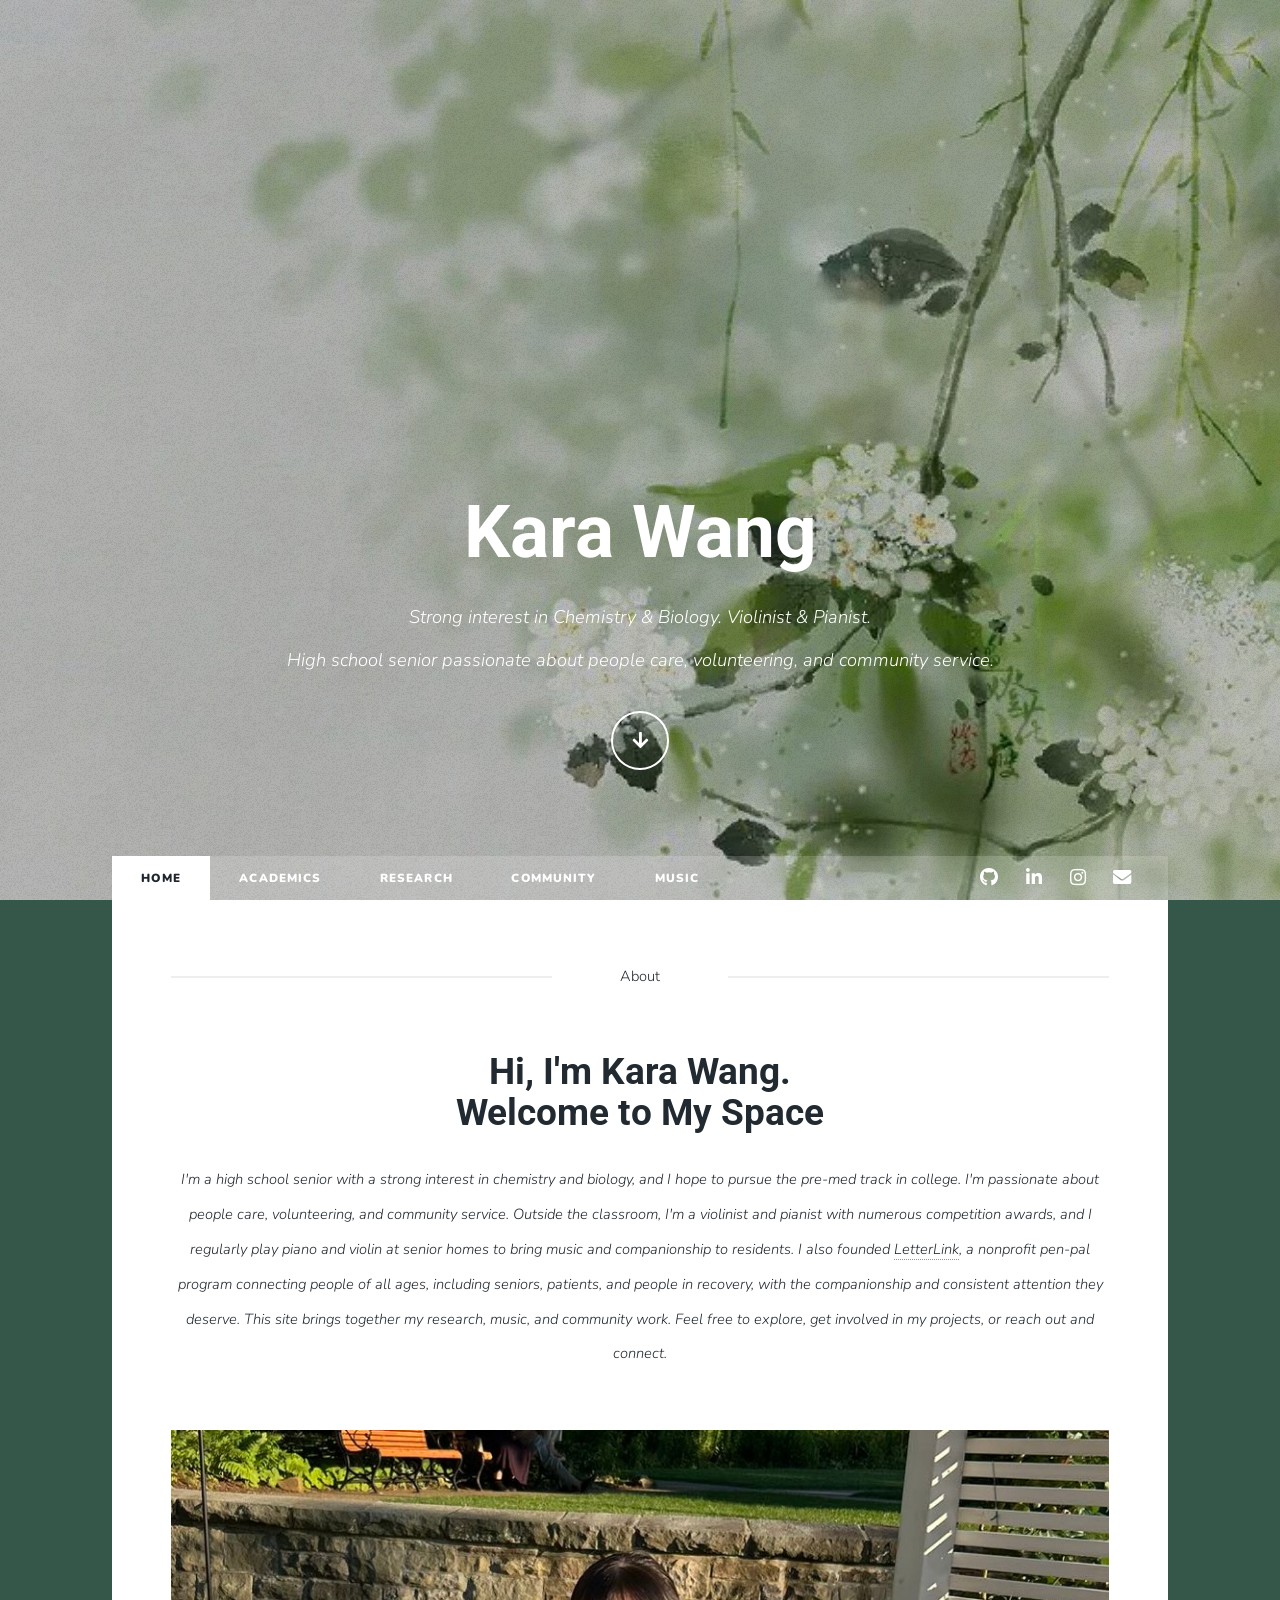
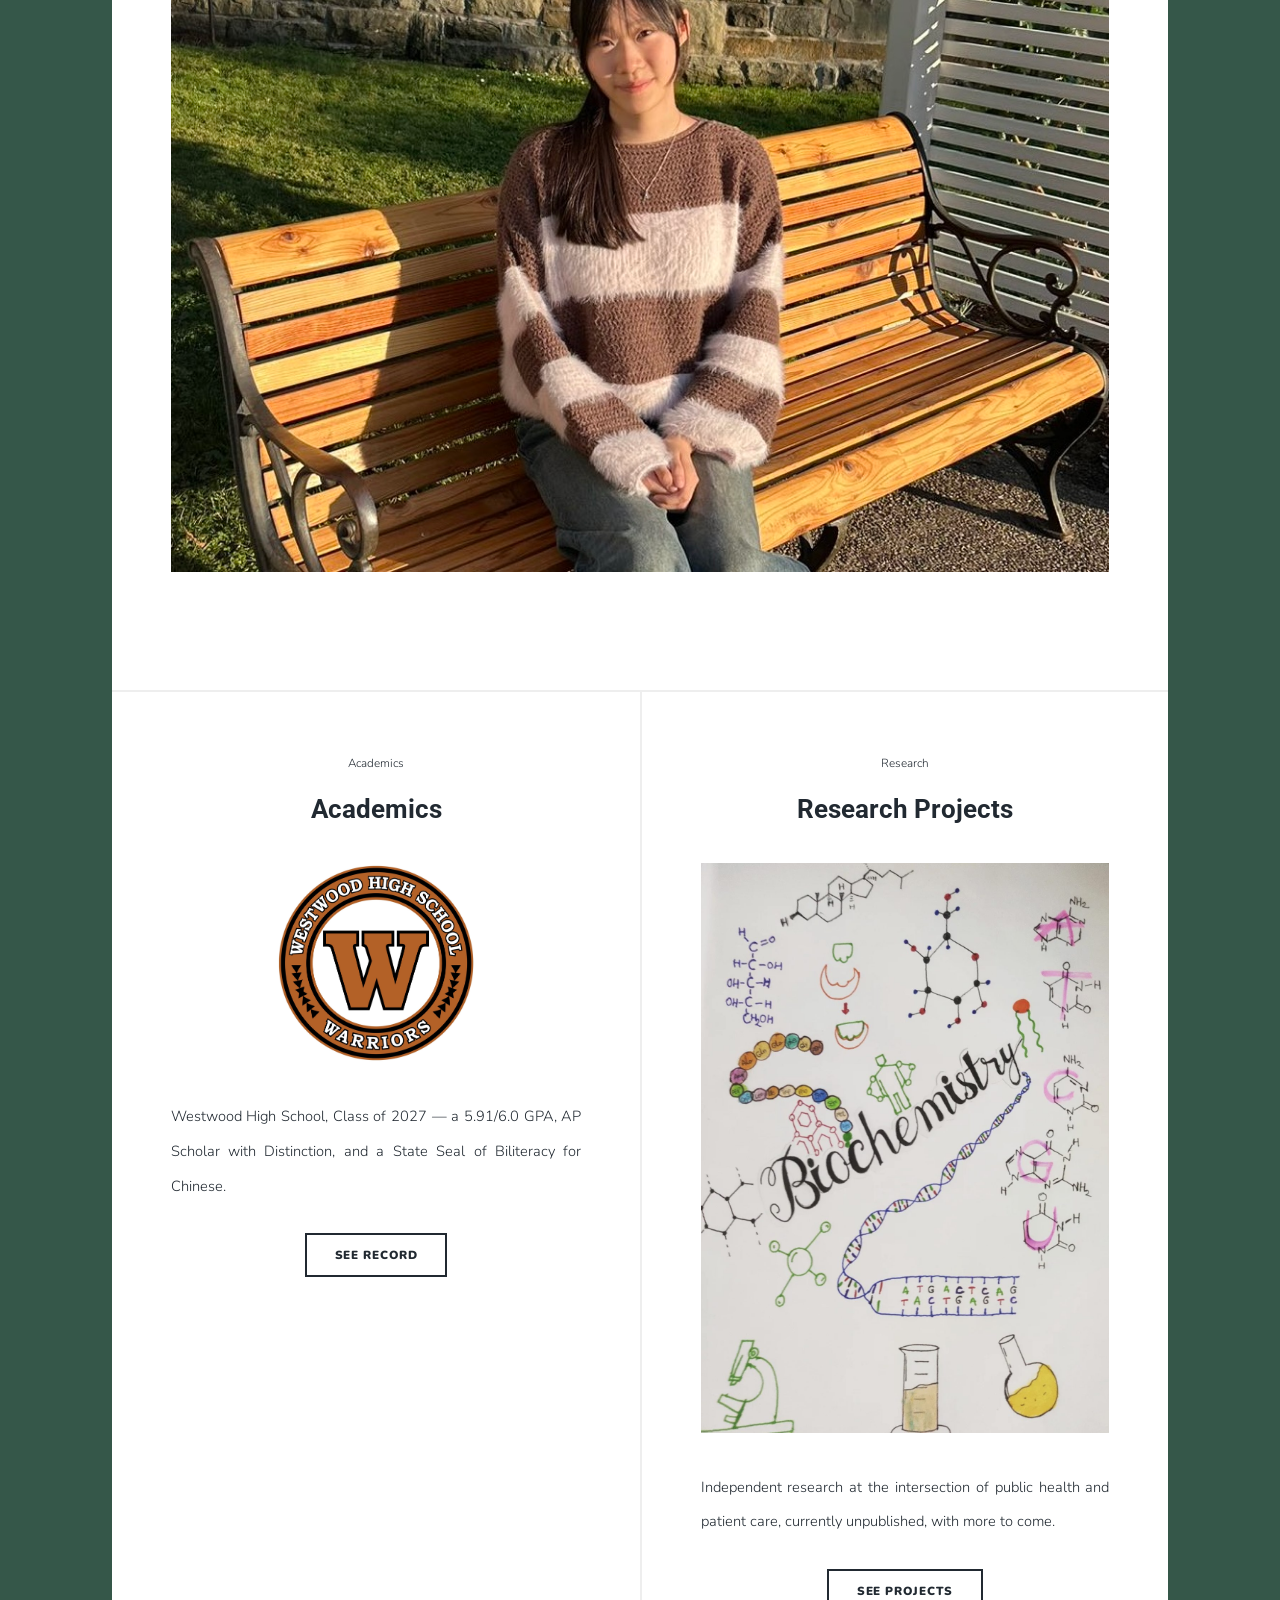
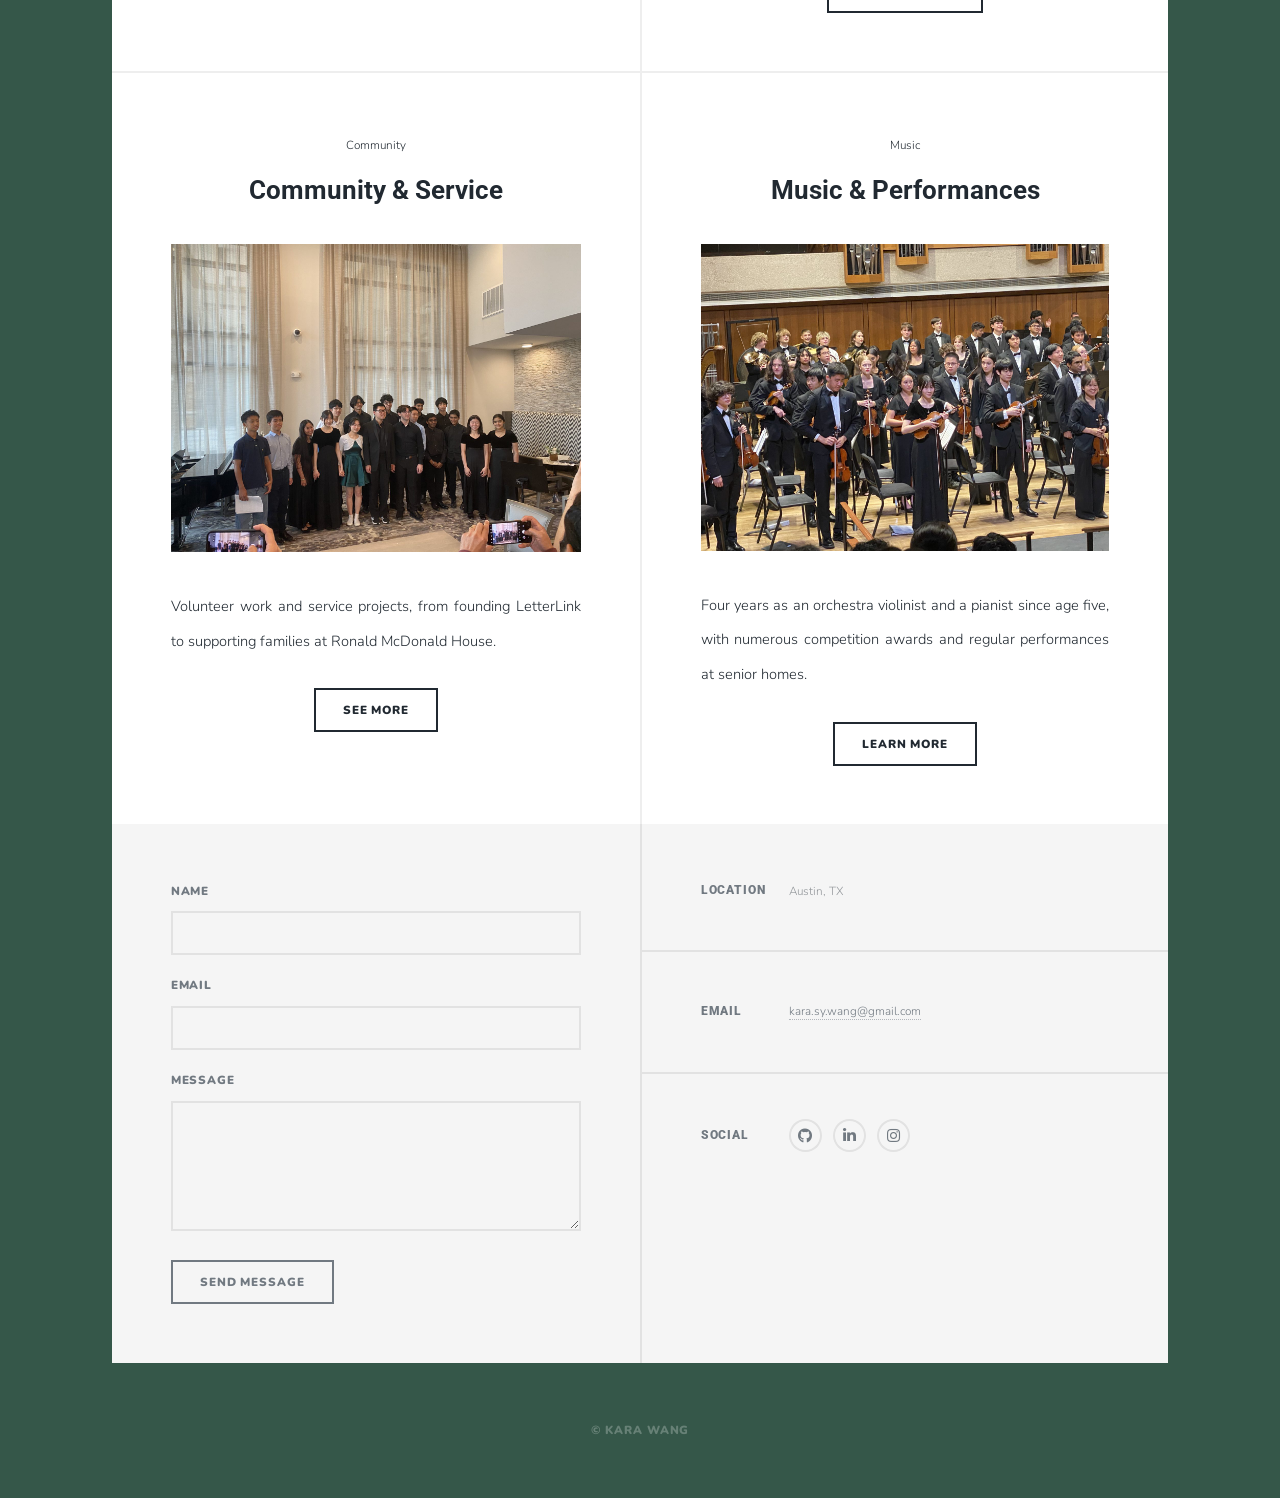
==== index.html @ 22a27b93 "Update site" ====
<!DOCTYPE HTML>
<!--
	Based on Massively by HTML5 UP (html5up.net/massively) | CCA 3.0 license
	Customized as a personal portfolio site.
-->
<html>
	<head>
		<title>Kara Wang | Chemistry, Biology &amp; Community Service</title>
		<meta charset="utf-8" />
		<meta name="viewport" content="width=device-width, initial-scale=1, user-scalable=no" />
		<link rel="icon" type="image/x-icon" href="favicon.ico" />
		<link rel="icon" type="image/png" sizes="32x32" href="favicon-32.png" />
		<link rel="apple-touch-icon" href="apple-touch-icon.png" />
		<link rel="stylesheet" href="assets/css/main.css" />
		<noscript><link rel="stylesheet" href="assets/css/noscript.css" /></noscript>
	</head>
	<body>

		<!-- Wrapper -->
			<div id="wrapper">

				<!-- Intro -->
					<div id="intro">
						<h1>Kara Wang</h1>
						<p>Strong interest in Chemistry &amp; Biology. Violinist &amp; Pianist.<br />
						High school senior passionate about people care, volunteering, and community service.</p>
						<ul class="actions">
							<li><a href="#header" class="button icon solid solo fa-arrow-down scrolly">Continue</a></li>
						</ul>
					</div>

				<!-- Header -->
					<header id="header">
						<a href="index.html" class="logo">Kara Wang</a>
					</header>

				<!-- Nav -->
					<nav id="nav">
						<ul class="links">
							<li class="active"><a href="index.html">Home</a></li>
							<li><a href="academics.html">Academics</a></li>
							<li><a href="research.html">Research</a></li>
							<li><a href="community.html">Community</a></li>
							<li><a href="music.html">Music</a></li>
						</ul>
						<ul class="icons">
							<li><a href="https://github.com/" class="icon brands fa-github"><span class="label">GitHub</span></a></li>
							<li><a href="https://linkedin.com/" class="icon brands fa-linkedin-in"><span class="label">LinkedIn</span></a></li>
							<li><a href="https://instagram.com/" class="icon brands fa-instagram"><span class="label">Instagram</span></a></li>
							<li><a href="mailto:kara.sy.wang@gmail.com" class="icon solid fa-envelope"><span class="label">Email</span></a></li>
						</ul>
					</nav>

				<!-- Main -->
					<div id="main">

						<!-- Featured Post -->
							<article class="post featured">
								<header class="major">
									<span class="date">About</span>
									<h2 class="hero-headline">Hi, I'm Kara Wang.<br />
									Welcome to My Space</h2>
									<p>I'm a high school senior with a strong interest in chemistry and biology,
									and I hope to pursue the pre-med track in college. I'm passionate about
									people care, volunteering, and community service. Outside the classroom, I'm
									a violinist and pianist with numerous competition awards, and I regularly
									play piano and violin at senior homes to bring music and companionship to
									residents. I also founded
									<a href="https://letterlinkproject.org" target="_blank" rel="noopener">LetterLink</a>,
									a nonprofit pen-pal program connecting people of all ages, including seniors,
									patients, and people in recovery, with the companionship and consistent
									attention they deserve. This site brings together my research, music, and
									community work. Feel free to explore, get involved in my projects, or reach out
									and connect.</p>
								</header>
								<a href="#" class="image main"><img src="images/kara.jpg" alt="" /></a>
							</article>

						<!-- Posts -->
						<section class="posts">
							<article>
								<header>
									<span class="date">Academics</span>
									<h2><a href="academics.html">Academics</a></h2>
								</header>
								<a href="academics.html" class="image fit" style="max-width: 200px; margin: 2.5rem auto;"><img src="images/westwood.jpg" alt="" /></a>
								<p>Westwood High School, Class of 2027 &mdash; a 5.91/6.0 GPA, AP Scholar with Distinction, and a State Seal of Biliteracy for Chinese.</p>
								<ul class="actions special">
									<li><a href="academics.html" class="button">See Record</a></li>
								</ul>
							</article>
							<article>
								<header>
									<span class="date">Research</span>
									<h2><a href="research.html">Research Projects</a></h2>
								</header>
								<a href="research.html" class="image fit"><img src="images/biochem.jpg" alt="" /></a>
								<p>Independent research at the intersection of public health and patient care, currently unpublished, with more to come.</p>
								<ul class="actions special">
									<li><a href="research.html" class="button">See Projects</a></li>
								</ul>
							</article>
							<article>
								<header>
									<span class="date">Community</span>
									<h2><a href="community.html">Community &amp; Service</a></h2>
								</header>
								<a href="community.html" class="image fit"><img src="images/community-5.jpg" alt="" /></a>
								<p>Volunteer work and service projects, from founding LetterLink to supporting families at Ronald McDonald House.</p>
								<ul class="actions special">
									<li><a href="community.html" class="button">See More</a></li>
								</ul>
							</article>
							<article>
								<header>
									<span class="date">Music</span>
									<h2><a href="music.html">Music &amp; Performances</a></h2>
								</header>
								<a href="music.html" class="image fit"><img src="images/ayo.jpg" alt="" /></a>
								<p>Four years as an orchestra violinist and a pianist since age five, with numerous competition awards and regular performances at senior homes.</p>
								<ul class="actions special">
									<li><a href="music.html" class="button">Learn More</a></li>
								</ul>
							</article>
						</section>

					</div>

				<!-- Footer -->
					<footer id="footer">
						<section>
							<p id="contact-sent-notice" class="contact-sent-notice" style="display:none;">
								Thanks for reaching out! Your message has been sent.
							</p>
							<form method="post" action="https://formsubmit.co/kara.sy.wang@gmail.com">
								<input type="hidden" name="_subject" value="New message from karaswang.github.io contact form" />
								<input type="hidden" name="_template" value="table" />
								<input type="hidden" name="_captcha" value="false" />
								<input type="hidden" name="_next" value="?sent=1" />
								<input type="text" name="_honey" style="display:none" tabindex="-1" autocomplete="off" />
								<div class="fields">
									<div class="field">
										<label for="name">Name</label>
										<input type="text" name="name" id="name" />
									</div>
									<div class="field">
										<label for="email">Email</label>
										<input type="text" name="email" id="email" />
									</div>
									<div class="field">
										<label for="message">Message</label>
										<textarea name="message" id="message" rows="3"></textarea>
									</div>
								</div>
								<ul class="actions">
									<li><input type="submit" value="Send Message" /></li>
								</ul>
							</form>
						</section>
						<section class="split contact">
							<section class="alt">
								<h3>Location</h3>
								<p>Austin, TX</p>
							</section>
							<section>
								<h3>Email</h3>
								<p><a href="mailto:kara.sy.wang@gmail.com">kara.sy.wang@gmail.com</a></p>
							</section>
							<section>
								<h3>Social</h3>
								<ul class="icons alt">
									<li><a href="https://github.com/" class="icon brands alt fa-github"><span class="label">GitHub</span></a></li>
									<li><a href="https://linkedin.com/" class="icon brands alt fa-linkedin-in"><span class="label">LinkedIn</span></a></li>
									<li><a href="https://instagram.com/" class="icon brands alt fa-instagram"><span class="label">Instagram</span></a></li>
								</ul>
							</section>
						</section>
					</footer>

				<!-- Copyright -->
					<div id="copyright">
						<ul><li>&copy; Kara Wang</li></ul>
					</div>

			</div>

		<!-- Scripts -->
			<script src="assets/js/jquery.min.js"></script>
			<script src="assets/js/jquery.scrollex.min.js"></script>
			<script src="assets/js/jquery.scrolly.min.js"></script>
			<script src="assets/js/browser.min.js"></script>
			<script src="assets/js/breakpoints.min.js"></script>
			<script src="assets/js/util.js"></script>
			<script src="assets/js/main.js"></script>

	</body>
</html>
---- assets/css/main.css ----
@import url(fontawesome-all.min.css);
@import url("https://fonts.googleapis.com/css?family=Nunito:300,700,900,300italic,700italic|Roboto:700,900,700italic,900italic");

/*
	Massively by HTML5 UP
	html5up.net | @ajlkn
	Free for personal and commercial use under the CCA 3.0 license (html5up.net/license)
*/

html, body, div, span, applet, object,
iframe, h1, h2, h3, h4, h5, h6, p, blockquote,
pre, a, abbr, acronym, address, big, cite,
code, del, dfn, em, img, ins, kbd, q, s, samp,
small, strike, strong, sub, sup, tt, var, b,
u, i, center, dl, dt, dd, ol, ul, li, fieldset,
form, label, legend, table, caption, tbody,
tfoot, thead, tr, th, td, article, aside,
canvas, details, embed, figure, figcaption,
footer, header, hgroup, menu, nav, output, ruby,
section, summary, time, mark, audio, video {
	margin: 0;
	padding: 0;
	border: 0;
	font-size: 100%;
	font: inherit;
	vertical-align: baseline;}

article, aside, details, figcaption, figure,
footer, header, hgroup, menu, nav, section {
	display: block;}

body {
	line-height: 1;
}

ol, ul {
	list-style: none;
}

blockquote, q {
	quotes: none;
}

	blockquote:before, blockquote:after, q:before, q:after {
		content: '';
		content: none;
	}

table {
	border-collapse: collapse;
	border-spacing: 0;
}

body {
	-webkit-text-size-adjust: none;
}

mark {
	background-color: transparent;
	color: inherit;
}

input::-moz-focus-inner {
	border: 0;
	padding: 0;
}

input, select, textarea {
	-moz-appearance: none;
	-webkit-appearance: none;
	-ms-appearance: none;
	appearance: none;
}

/* Basic */

	@-ms-viewport {
		width: device-width;
	}

	body {
		-ms-overflow-style: scrollbar;
	}

	@media screen and (max-width: 480px) {

		html, body {
			min-width: 320px;
		}

	}

	html {
		box-sizing: border-box;
	}

	*, *:before, *:after {
		box-sizing: inherit;
	}

	body {
		background-color: #355749;
	}

/* Type */

	html {
		font-size: 16pt;
	}

		@media screen and (max-width: 1680px) {

			html {
				font-size: 12pt;
			}

		}

		@media screen and (max-width: 1280px) {

			html {
				font-size: 11pt;
			}

		}

		@media screen and (max-width: 360px) {

			html {
				font-size: 10pt;
			}

		}

	body {
		color: #212931;
	}

	body, input, select, textarea {
		font-family: "Nunito", Helvetica, Arial, sans-serif;
		font-weight: 300;
		font-size: 1rem;
		line-height: 2.375;
	}

	a {
		-moz-transition: color 0.2s ease-in-out, background-color 0.2s ease-in-out, border-color 0.2s ease-in-out, box-shadow 0.2s ease-in-out;
		-webkit-transition: color 0.2s ease-in-out, background-color 0.2s ease-in-out, border-color 0.2s ease-in-out, box-shadow 0.2s ease-in-out;
		-ms-transition: color 0.2s ease-in-out, background-color 0.2s ease-in-out, border-color 0.2s ease-in-out, box-shadow 0.2s ease-in-out;
		transition: color 0.2s ease-in-out, background-color 0.2s ease-in-out, border-color 0.2s ease-in-out, box-shadow 0.2s ease-in-out;
		border-bottom: dotted 1px;
		text-decoration: none;
	}

		a:hover {
			border-bottom-color: transparent;
		}

	strong, b {
		font-weight: 600;
	}

	em, i {
		font-style: italic;
	}

	p {
		text-align: justify;
		margin: 0 0 2rem 0;
	}

	h1, h2, h3, h4, h5, h6 {
		font-family: "Roboto", Helvetica, Arial, sans-serif;
		font-weight: 700;
		line-height: 1.3;
		letter-spacing: 0;
		text-transform: none;
		margin: 0 0 1rem 0;
	}

		h1 a, h2 a, h3 a, h4 a, h5 a, h6 a {
			border-bottom: 0;
			color: inherit;
			text-decoration: none;
		}

	h1 {
		font-size: 4rem;
		line-height: 1.1;
		margin: 0 0 2rem 0;
	}

	h2 {
		font-size: 1.75rem;
		line-height: 1.3;
		margin: 0 0 1.5rem 0;
	}

	h3 {
		font-size: 1.25rem;
		margin: 0 0 1.5rem 0;
	}

	h4 {
		font-size: 1rem;
	}

	h5 {
		font-size: 0.9rem;
	}

	h6 {
		font-size: 0.8rem;
	}

	sub {
		font-size: 0.8rem;
		position: relative;
		top: 0.5rem;
	}

	sup {
		font-size: 0.8rem;
		position: relative;
		top: -0.5rem;
	}

	blockquote {
		border-left: solid 4px;
		font-style: italic;
		margin: 0 0 2rem 0;
		padding: 0.5rem 0 0.5rem 2rem;
	}

	code {
		border: solid 2px;
		font-family: "Courier New", monospace;
		font-size: 0.9rem;
		margin: 0 0.25rem;
		padding: 0.25rem 0.65rem;
	}

	pre {
		-webkit-overflow-scrolling: touch;
		font-family: "Courier New", monospace;
		font-size: 0.9rem;
		margin: 0 0 2rem 0;
	}

		pre code {
			display: block;
			line-height: 1.75;
			padding: 1rem 1.5rem;
			overflow-x: auto;
		}

	hr {
		border: 0;
		border-bottom: solid 2px;
		margin: 3rem 0;
	}

		hr.major {
			margin: 5rem 0;
		}

	.align-left {
		text-align: left;
	}

	.align-center {
		text-align: center;
	}

	.align-right {
		text-align: right;
	}

	input, select, textarea {
		color: #212931;
	}

	a {
		color: #212931;
		border-bottom-color: rgba(33, 41, 49, 0.5);
	}

		a:hover {
			border-bottom-color: transparent;
			color: #18BFEF !important;
		}

	strong, b {
		color: #212931;
	}

	h1, h2, h3, h4, h5, h6 {
		color: #212931;
	}

	blockquote {
		border-left-color: #eeeeee;
	}

	code {
		background: rgba(220, 220, 220, 0.25);
		border-color: #eeeeee;
	}

	hr {
		border-bottom-color: #eeeeee;
	}

/* Row */

	.row {
		display: flex;
		flex-wrap: wrap;
		box-sizing: border-box;
		align-items: stretch;
	}

		.row > * {
			box-sizing: border-box;
		}

		.row.gtr-uniform > * > :last-child {
			margin-bottom: 0;
		}

		.row.aln-left {
			justify-content: flex-start;
		}

		.row.aln-center {
			justify-content: center;
		}

		.row.aln-right {
			justify-content: flex-end;
		}

		.row.aln-top {
			align-items: flex-start;
		}

		.row.aln-middle {
			align-items: center;
		}

		.row.aln-bottom {
			align-items: flex-end;
		}

		.row > .imp {
			order: -1;
		}

		.row > .col-1 {
			width: 8.33333%;
		}

		.row > .off-1 {
			margin-left: 8.33333%;
		}

		.row > .col-2 {
			width: 16.66667%;
		}

		.row > .off-2 {
			margin-left: 16.66667%;
		}

		.row > .col-3 {
			width: 25%;
		}

		.row > .off-3 {
			margin-left: 25%;
		}

		.row > .col-4 {
			width: 33.33333%;
		}

		.row > .off-4 {
			margin-left: 33.33333%;
		}

		.row > .col-5 {
			width: 41.66667%;
		}

		.row > .off-5 {
			margin-left: 41.66667%;
		}

		.row > .col-6 {
			width: 50%;
		}

		.row > .off-6 {
			margin-left: 50%;
		}

		.row > .col-7 {
			width: 58.33333%;
		}

		.row > .off-7 {
			margin-left: 58.33333%;
		}

		.row > .col-8 {
			width: 66.66667%;
		}

		.row > .off-8 {
			margin-left: 66.66667%;
		}

		.row > .col-9 {
			width: 75%;
		}

		.row > .off-9 {
			margin-left: 75%;
		}

		.row > .col-10 {
			width: 83.33333%;
		}

		.row > .off-10 {
			margin-left: 83.33333%;
		}

		.row > .col-11 {
			width: 91.66667%;
		}

		.row > .off-11 {
			margin-left: 91.66667%;
		}

		.row > .col-12 {
			width: 100%;
		}

		.row > .off-12 {
			margin-left: 100%;
		}

		.row.gtr-0 {
			margin-top: 0;
			margin-left: 0rem;
		}

			.row.gtr-0 > * {
				padding: 0 0 0 0rem;
			}

			.row.gtr-0.gtr-uniform {
				margin-top: 0rem;
			}

				.row.gtr-0.gtr-uniform > * {
					padding-top: 0rem;
				}

		.row.gtr-25 {
			margin-top: 0;
			margin-left: -0.375rem;
		}

			.row.gtr-25 > * {
				padding: 0 0 0 0.375rem;
			}

			.row.gtr-25.gtr-uniform {
				margin-top: -0.375rem;
			}

				.row.gtr-25.gtr-uniform > * {
					padding-top: 0.375rem;
				}

		.row.gtr-50 {
			margin-top: 0;
			margin-left: -0.75rem;
		}

			.row.gtr-50 > * {
				padding: 0 0 0 0.75rem;
			}

			.row.gtr-50.gtr-uniform {
				margin-top: -0.75rem;
			}

				.row.gtr-50.gtr-uniform > * {
					padding-top: 0.75rem;
				}

		.row {
			margin-top: 0;
			margin-left: -1.5rem;
		}

			.row > * {
				padding: 0 0 0 1.5rem;
			}

			.row.gtr-uniform {
				margin-top: -1.5rem;
			}

				.row.gtr-uniform > * {
					padding-top: 1.5rem;
				}

		.row.gtr-150 {
			margin-top: 0;
			margin-left: -2.25rem;
		}

			.row.gtr-150 > * {
				padding: 0 0 0 2.25rem;
			}

			.row.gtr-150.gtr-uniform {
				margin-top: -2.25rem;
			}

				.row.gtr-150.gtr-uniform > * {
					padding-top: 2.25rem;
				}

		.row.gtr-200 {
			margin-top: 0;
			margin-left: -3rem;
		}

			.row.gtr-200 > * {
				padding: 0 0 0 3rem;
			}

			.row.gtr-200.gtr-uniform {
				margin-top: -3rem;
			}

				.row.gtr-200.gtr-uniform > * {
					padding-top: 3rem;
				}

		@media screen and (max-width: 1680px) {

			.row {
				display: flex;
				flex-wrap: wrap;
				box-sizing: border-box;
				align-items: stretch;
			}

				.row > * {
					box-sizing: border-box;
				}

				.row.gtr-uniform > * > :last-child {
					margin-bottom: 0;
				}

				.row.aln-left {
					justify-content: flex-start;
				}

				.row.aln-center {
					justify-content: center;
				}

				.row.aln-right {
					justify-content: flex-end;
				}

				.row.aln-top {
					align-items: flex-start;
				}

				.row.aln-middle {
					align-items: center;
				}

				.row.aln-bottom {
					align-items: flex-end;
				}

				.row > .imp-xlarge {
					order: -1;
				}

				.row > .col-1-xlarge {
					width: 8.33333%;
				}

				.row > .off-1-xlarge {
					margin-left: 8.33333%;
				}

				.row > .col-2-xlarge {
					width: 16.66667%;
				}

				.row > .off-2-xlarge {
					margin-left: 16.66667%;
				}

				.row > .col-3-xlarge {
					width: 25%;
				}

				.row > .off-3-xlarge {
					margin-left: 25%;
				}

				.row > .col-4-xlarge {
					width: 33.33333%;
				}

				.row > .off-4-xlarge {
					margin-left: 33.33333%;
				}

				.row > .col-5-xlarge {
					width: 41.66667%;
				}

				.row > .off-5-xlarge {
					margin-left: 41.66667%;
				}

				.row > .col-6-xlarge {
					width: 50%;
				}

				.row > .off-6-xlarge {
					margin-left: 50%;
				}

				.row > .col-7-xlarge {
					width: 58.33333%;
				}

				.row > .off-7-xlarge {
					margin-left: 58.33333%;
				}

				.row > .col-8-xlarge {
					width: 66.66667%;
				}

				.row > .off-8-xlarge {
					margin-left: 66.66667%;
				}

				.row > .col-9-xlarge {
					width: 75%;
				}

				.row > .off-9-xlarge {
					margin-left: 75%;
				}

				.row > .col-10-xlarge {
					width: 83.33333%;
				}

				.row > .off-10-xlarge {
					margin-left: 83.33333%;
				}

				.row > .col-11-xlarge {
					width: 91.66667%;
				}

				.row > .off-11-xlarge {
					margin-left: 91.66667%;
				}

				.row > .col-12-xlarge {
					width: 100%;
				}

				.row > .off-12-xlarge {
					margin-left: 100%;
				}

				.row.gtr-0 {
					margin-top: 0;
					margin-left: 0rem;
				}

					.row.gtr-0 > * {
						padding: 0 0 0 0rem;
					}

					.row.gtr-0.gtr-uniform {
						margin-top: 0rem;
					}

						.row.gtr-0.gtr-uniform > * {
							padding-top: 0rem;
						}

				.row.gtr-25 {
					margin-top: 0;
					margin-left: -0.375rem;
				}

					.row.gtr-25 > * {
						padding: 0 0 0 0.375rem;
					}

					.row.gtr-25.gtr-uniform {
						margin-top: -0.375rem;
					}

						.row.gtr-25.gtr-uniform > * {
							padding-top: 0.375rem;
						}

				.row.gtr-50 {
					margin-top: 0;
					margin-left: -0.75rem;
				}

					.row.gtr-50 > * {
						padding: 0 0 0 0.75rem;
					}

					.row.gtr-50.gtr-uniform {
						margin-top: -0.75rem;
					}

						.row.gtr-50.gtr-uniform > * {
							padding-top: 0.75rem;
						}

				.row {
					margin-top: 0;
					margin-left: -1.5rem;
				}

					.row > * {
						padding: 0 0 0 1.5rem;
					}

					.row.gtr-uniform {
						margin-top: -1.5rem;
					}

						.row.gtr-uniform > * {
							padding-top: 1.5rem;
						}

				.row.gtr-150 {
					margin-top: 0;
					margin-left: -2.25rem;
				}

					.row.gtr-150 > * {
						padding: 0 0 0 2.25rem;
					}

					.row.gtr-150.gtr-uniform {
						margin-top: -2.25rem;
					}

						.row.gtr-150.gtr-uniform > * {
							padding-top: 2.25rem;
						}

				.row.gtr-200 {
					margin-top: 0;
					margin-left: -3rem;
				}

					.row.gtr-200 > * {
						padding: 0 0 0 3rem;
					}

					.row.gtr-200.gtr-uniform {
						margin-top: -3rem;
					}

						.row.gtr-200.gtr-uniform > * {
							padding-top: 3rem;
						}

		}

		@media screen and (max-width: 1280px) {

			.row {
				display: flex;
				flex-wrap: wrap;
				box-sizing: border-box;
				align-items: stretch;
			}

				.row > * {
					box-sizing: border-box;
				}

				.row.gtr-uniform > * > :last-child {
					margin-bottom: 0;
				}

				.row.aln-left {
					justify-content: flex-start;
				}

				.row.aln-center {
					justify-content: center;
				}

				.row.aln-right {
					justify-content: flex-end;
				}

				.row.aln-top {
					align-items: flex-start;
				}

				.row.aln-middle {
					align-items: center;
				}

				.row.aln-bottom {
					align-items: flex-end;
				}

				.row > .imp-large {
					order: -1;
				}

				.row > .col-1-large {
					width: 8.33333%;
				}

				.row > .off-1-large {
					margin-left: 8.33333%;
				}

				.row > .col-2-large {
					width: 16.66667%;
				}

				.row > .off-2-large {
					margin-left: 16.66667%;
				}

				.row > .col-3-large {
					width: 25%;
				}

				.row > .off-3-large {
					margin-left: 25%;
				}

				.row > .col-4-large {
					width: 33.33333%;
				}

				.row > .off-4-large {
					margin-left: 33.33333%;
				}

				.row > .col-5-large {
					width: 41.66667%;
				}

				.row > .off-5-large {
					margin-left: 41.66667%;
				}

				.row > .col-6-large {
					width: 50%;
				}

				.row > .off-6-large {
					margin-left: 50%;
				}

				.row > .col-7-large {
					width: 58.33333%;
				}

				.row > .off-7-large {
					margin-left: 58.33333%;
				}

				.row > .col-8-large {
					width: 66.66667%;
				}

				.row > .off-8-large {
					margin-left: 66.66667%;
				}

				.row > .col-9-large {
					width: 75%;
				}

				.row > .off-9-large {
					margin-left: 75%;
				}

				.row > .col-10-large {
					width: 83.33333%;
				}

				.row > .off-10-large {
					margin-left: 83.33333%;
				}

				.row > .col-11-large {
					width: 91.66667%;
				}

				.row > .off-11-large {
					margin-left: 91.66667%;
				}

				.row > .col-12-large {
					width: 100%;
				}

				.row > .off-12-large {
					margin-left: 100%;
				}

				.row.gtr-0 {
					margin-top: 0;
					margin-left: 0rem;
				}

					.row.gtr-0 > * {
						padding: 0 0 0 0rem;
					}

					.row.gtr-0.gtr-uniform {
						margin-top: 0rem;
					}

						.row.gtr-0.gtr-uniform > * {
							padding-top: 0rem;
						}

				.row.gtr-25 {
					margin-top: 0;
					margin-left: -0.375rem;
				}

					.row.gtr-25 > * {
						padding: 0 0 0 0.375rem;
					}

					.row.gtr-25.gtr-uniform {
						margin-top: -0.375rem;
					}

						.row.gtr-25.gtr-uniform > * {
							padding-top: 0.375rem;
						}

				.row.gtr-50 {
					margin-top: 0;
					margin-left: -0.75rem;
				}

					.row.gtr-50 > * {
						padding: 0 0 0 0.75rem;
					}

					.row.gtr-50.gtr-uniform {
						margin-top: -0.75rem;
					}

						.row.gtr-50.gtr-uniform > * {
							padding-top: 0.75rem;
						}

				.row {
					margin-top: 0;
					margin-left: -1.5rem;
				}

					.row > * {
						padding: 0 0 0 1.5rem;
					}

					.row.gtr-uniform {
						margin-top: -1.5rem;
					}

						.row.gtr-uniform > * {
							padding-top: 1.5rem;
						}

				.row.gtr-150 {
					margin-top: 0;
					margin-left: -2.25rem;
				}

					.row.gtr-150 > * {
						padding: 0 0 0 2.25rem;
					}

					.row.gtr-150.gtr-uniform {
						margin-top: -2.25rem;
					}

						.row.gtr-150.gtr-uniform > * {
							padding-top: 2.25rem;
						}

				.row.gtr-200 {
					margin-top: 0;
					margin-left: -3rem;
				}

					.row.gtr-200 > * {
						padding: 0 0 0 3rem;
					}

					.row.gtr-200.gtr-uniform {
						margin-top: -3rem;
					}

						.row.gtr-200.gtr-uniform > * {
							padding-top: 3rem;
						}

		}

		@media screen and (max-width: 980px) {

			.row {
				display: flex;
				flex-wrap: wrap;
				box-sizing: border-box;
				align-items: stretch;
			}

				.row > * {
					box-sizing: border-box;
				}

				.row.gtr-uniform > * > :last-child {
					margin-bottom: 0;
				}

				.row.aln-left {
					justify-content: flex-start;
				}

				.row.aln-center {
					justify-content: center;
				}

				.row.aln-right {
					justify-content: flex-end;
				}

				.row.aln-top {
					align-items: flex-start;
				}

				.row.aln-middle {
					align-items: center;
				}

				.row.aln-bottom {
					align-items: flex-end;
				}

				.row > .imp-medium {
					order: -1;
				}

				.row > .col-1-medium {
					width: 8.33333%;
				}

				.row > .off-1-medium {
					margin-left: 8.33333%;
				}

				.row > .col-2-medium {
					width: 16.66667%;
				}

				.row > .off-2-medium {
					margin-left: 16.66667%;
				}

				.row > .col-3-medium {
					width: 25%;
				}

				.row > .off-3-medium {
					margin-left: 25%;
				}

				.row > .col-4-medium {
					width: 33.33333%;
				}

				.row > .off-4-medium {
					margin-left: 33.33333%;
				}

				.row > .col-5-medium {
					width: 41.66667%;
				}

				.row > .off-5-medium {
					margin-left: 41.66667%;
				}

				.row > .col-6-medium {
					width: 50%;
				}

				.row > .off-6-medium {
					margin-left: 50%;
				}

				.row > .col-7-medium {
					width: 58.33333%;
				}

				.row > .off-7-medium {
					margin-left: 58.33333%;
				}

				.row > .col-8-medium {
					width: 66.66667%;
				}

				.row > .off-8-medium {
					margin-left: 66.66667%;
				}

				.row > .col-9-medium {
					width: 75%;
				}

				.row > .off-9-medium {
					margin-left: 75%;
				}

				.row > .col-10-medium {
					width: 83.33333%;
				}

				.row > .off-10-medium {
					margin-left: 83.33333%;
				}

				.row > .col-11-medium {
					width: 91.66667%;
				}

				.row > .off-11-medium {
					margin-left: 91.66667%;
				}

				.row > .col-12-medium {
					width: 100%;
				}

				.row > .off-12-medium {
					margin-left: 100%;
				}

				.row.gtr-0 {
					margin-top: 0;
					margin-left: 0rem;
				}

					.row.gtr-0 > * {
						padding: 0 0 0 0rem;
					}

					.row.gtr-0.gtr-uniform {
						margin-top: 0rem;
					}

						.row.gtr-0.gtr-uniform > * {
							padding-top: 0rem;
						}

				.row.gtr-25 {
					margin-top: 0;
					margin-left: -0.375rem;
				}

					.row.gtr-25 > * {
						padding: 0 0 0 0.375rem;
					}

					.row.gtr-25.gtr-uniform {
						margin-top: -0.375rem;
					}

						.row.gtr-25.gtr-uniform > * {
							padding-top: 0.375rem;
						}

				.row.gtr-50 {
					margin-top: 0;
					margin-left: -0.75rem;
				}

					.row.gtr-50 > * {
						padding: 0 0 0 0.75rem;
					}

					.row.gtr-50.gtr-uniform {
						margin-top: -0.75rem;
					}

						.row.gtr-50.gtr-uniform > * {
							padding-top: 0.75rem;
						}

				.row {
					margin-top: 0;
					margin-left: -1.5rem;
				}

					.row > * {
						padding: 0 0 0 1.5rem;
					}

					.row.gtr-uniform {
						margin-top: -1.5rem;
					}

						.row.gtr-uniform > * {
							padding-top: 1.5rem;
						}

				.row.gtr-150 {
					margin-top: 0;
					margin-left: -2.25rem;
				}

					.row.gtr-150 > * {
						padding: 0 0 0 2.25rem;
					}

					.row.gtr-150.gtr-uniform {
						margin-top: -2.25rem;
					}

						.row.gtr-150.gtr-uniform > * {
							padding-top: 2.25rem;
						}

				.row.gtr-200 {
					margin-top: 0;
					margin-left: -3rem;
				}

					.row.gtr-200 > * {
						padding: 0 0 0 3rem;
					}

					.row.gtr-200.gtr-uniform {
						margin-top: -3rem;
					}

						.row.gtr-200.gtr-uniform > * {
							padding-top: 3rem;
						}

		}

		@media screen and (max-width: 736px) {

			.row {
				display: flex;
				flex-wrap: wrap;
				box-sizing: border-box;
				align-items: stretch;
			}

				.row > * {
					box-sizing: border-box;
				}

				.row.gtr-uniform > * > :last-child {
					margin-bottom: 0;
				}

				.row.aln-left {
					justify-content: flex-start;
				}

				.row.aln-center {
					justify-content: center;
				}

				.row.aln-right {
					justify-content: flex-end;
				}

				.row.aln-top {
					align-items: flex-start;
				}

				.row.aln-middle {
					align-items: center;
				}

				.row.aln-bottom {
					align-items: flex-end;
				}

				.row > .imp-small {
					order: -1;
				}

				.row > .col-1-small {
					width: 8.33333%;
				}

				.row > .off-1-small {
					margin-left: 8.33333%;
				}

				.row > .col-2-small {
					width: 16.66667%;
				}

				.row > .off-2-small {
					margin-left: 16.66667%;
				}

				.row > .col-3-small {
					width: 25%;
				}

				.row > .off-3-small {
					margin-left: 25%;
				}

				.row > .col-4-small {
					width: 33.33333%;
				}

				.row > .off-4-small {
					margin-left: 33.33333%;
				}

				.row > .col-5-small {
					width: 41.66667%;
				}

				.row > .off-5-small {
					margin-left: 41.66667%;
				}

				.row > .col-6-small {
					width: 50%;
				}

				.row > .off-6-small {
					margin-left: 50%;
				}

				.row > .col-7-small {
					width: 58.33333%;
				}

				.row > .off-7-small {
					margin-left: 58.33333%;
				}

				.row > .col-8-small {
					width: 66.66667%;
				}

				.row > .off-8-small {
					margin-left: 66.66667%;
				}

				.row > .col-9-small {
					width: 75%;
				}

				.row > .off-9-small {
					margin-left: 75%;
				}

				.row > .col-10-small {
					width: 83.33333%;
				}

				.row > .off-10-small {
					margin-left: 83.33333%;
				}

				.row > .col-11-small {
					width: 91.66667%;
				}

				.row > .off-11-small {
					margin-left: 91.66667%;
				}

				.row > .col-12-small {
					width: 100%;
				}

				.row > .off-12-small {
					margin-left: 100%;
				}

				.row.gtr-0 {
					margin-top: 0;
					margin-left: 0rem;
				}

					.row.gtr-0 > * {
						padding: 0 0 0 0rem;
					}

					.row.gtr-0.gtr-uniform {
						margin-top: 0rem;
					}

						.row.gtr-0.gtr-uniform > * {
							padding-top: 0rem;
						}

				.row.gtr-25 {
					margin-top: 0;
					margin-left: -0.375rem;
				}

					.row.gtr-25 > * {
						padding: 0 0 0 0.375rem;
					}

					.row.gtr-25.gtr-uniform {
						margin-top: -0.375rem;
					}

						.row.gtr-25.gtr-uniform > * {
							padding-top: 0.375rem;
						}

				.row.gtr-50 {
					margin-top: 0;
					margin-left: -0.75rem;
				}

					.row.gtr-50 > * {
						padding: 0 0 0 0.75rem;
					}

					.row.gtr-50.gtr-uniform {
						margin-top: -0.75rem;
					}

						.row.gtr-50.gtr-uniform > * {
							padding-top: 0.75rem;
						}

				.row {
					margin-top: 0;
					margin-left: -1.5rem;
				}

					.row > * {
						padding: 0 0 0 1.5rem;
					}

					.row.gtr-uniform {
						margin-top: -1.5rem;
					}

						.row.gtr-uniform > * {
							padding-top: 1.5rem;
						}

				.row.gtr-150 {
					margin-top: 0;
					margin-left: -2.25rem;
				}

					.row.gtr-150 > * {
						padding: 0 0 0 2.25rem;
					}

					.row.gtr-150.gtr-uniform {
						margin-top: -2.25rem;
					}

						.row.gtr-150.gtr-uniform > * {
							padding-top: 2.25rem;
						}

				.row.gtr-200 {
					margin-top: 0;
					margin-left: -3rem;
				}

					.row.gtr-200 > * {
						padding: 0 0 0 3rem;
					}

					.row.gtr-200.gtr-uniform {
						margin-top: -3rem;
					}

						.row.gtr-200.gtr-uniform > * {
							padding-top: 3rem;
						}

		}

		@media screen and (max-width: 480px) {

			.row {
				display: flex;
				flex-wrap: wrap;
				box-sizing: border-box;
				align-items: stretch;
			}

				.row > * {
					box-sizing: border-box;
				}

				.row.gtr-uniform > * > :last-child {
					margin-bottom: 0;
				}

				.row.aln-left {
					justify-content: flex-start;
				}

				.row.aln-center {
					justify-content: center;
				}

				.row.aln-right {
					justify-content: flex-end;
				}

				.row.aln-top {
					align-items: flex-start;
				}

				.row.aln-middle {
					align-items: center;
				}

				.row.aln-bottom {
					align-items: flex-end;
				}

				.row > .imp-xsmall {
					order: -1;
				}

				.row > .col-1-xsmall {
					width: 8.33333%;
				}

				.row > .off-1-xsmall {
					margin-left: 8.33333%;
				}

				.row > .col-2-xsmall {
					width: 16.66667%;
				}

				.row > .off-2-xsmall {
					margin-left: 16.66667%;
				}

				.row > .col-3-xsmall {
					width: 25%;
				}

				.row > .off-3-xsmall {
					margin-left: 25%;
				}

				.row > .col-4-xsmall {
					width: 33.33333%;
				}

				.row > .off-4-xsmall {
					margin-left: 33.33333%;
				}

				.row > .col-5-xsmall {
					width: 41.66667%;
				}

				.row > .off-5-xsmall {
					margin-left: 41.66667%;
				}

				.row > .col-6-xsmall {
					width: 50%;
				}

				.row > .off-6-xsmall {
					margin-left: 50%;
				}

				.row > .col-7-xsmall {
					width: 58.33333%;
				}

				.row > .off-7-xsmall {
					margin-left: 58.33333%;
				}

				.row > .col-8-xsmall {
					width: 66.66667%;
				}

				.row > .off-8-xsmall {
					margin-left: 66.66667%;
				}

				.row > .col-9-xsmall {
					width: 75%;
				}

				.row > .off-9-xsmall {
					margin-left: 75%;
				}

				.row > .col-10-xsmall {
					width: 83.33333%;
				}

				.row > .off-10-xsmall {
					margin-left: 83.33333%;
				}

				.row > .col-11-xsmall {
					width: 91.66667%;
				}

				.row > .off-11-xsmall {
					margin-left: 91.66667%;
				}

				.row > .col-12-xsmall {
					width: 100%;
				}

				.row > .off-12-xsmall {
					margin-left: 100%;
				}

				.row.gtr-0 {
					margin-top: 0;
					margin-left: 0rem;
				}

					.row.gtr-0 > * {
						padding: 0 0 0 0rem;
					}

					.row.gtr-0.gtr-uniform {
						margin-top: 0rem;
					}

						.row.gtr-0.gtr-uniform > * {
							padding-top: 0rem;
						}

				.row.gtr-25 {
					margin-top: 0;
					margin-left: -0.375rem;
				}

					.row.gtr-25 > * {
						padding: 0 0 0 0.375rem;
					}

					.row.gtr-25.gtr-uniform {
						margin-top: -0.375rem;
					}

						.row.gtr-25.gtr-uniform > * {
							padding-top: 0.375rem;
						}

				.row.gtr-50 {
					margin-top: 0;
					margin-left: -0.75rem;
				}

					.row.gtr-50 > * {
						padding: 0 0 0 0.75rem;
					}

					.row.gtr-50.gtr-uniform {
						margin-top: -0.75rem;
					}

						.row.gtr-50.gtr-uniform > * {
							padding-top: 0.75rem;
						}

				.row {
					margin-top: 0;
					margin-left: -1.5rem;
				}

					.row > * {
						padding: 0 0 0 1.5rem;
					}

					.row.gtr-uniform {
						margin-top: -1.5rem;
					}

						.row.gtr-uniform > * {
							padding-top: 1.5rem;
						}

				.row.gtr-150 {
					margin-top: 0;
					margin-left: -2.25rem;
				}

					.row.gtr-150 > * {
						padding: 0 0 0 2.25rem;
					}

					.row.gtr-150.gtr-uniform {
						margin-top: -2.25rem;
					}

						.row.gtr-150.gtr-uniform > * {
							padding-top: 2.25rem;
						}

				.row.gtr-200 {
					margin-top: 0;
					margin-left: -3rem;
				}

					.row.gtr-200 > * {
						padding: 0 0 0 3rem;
					}

					.row.gtr-200.gtr-uniform {
						margin-top: -3rem;
					}

						.row.gtr-200.gtr-uniform > * {
							padding-top: 3rem;
						}

		}

		@media screen and (max-width: 360px) {

			.row {
				display: flex;
				flex-wrap: wrap;
				box-sizing: border-box;
				align-items: stretch;
			}

				.row > * {
					box-sizing: border-box;
				}

				.row.gtr-uniform > * > :last-child {
					margin-bottom: 0;
				}

				.row.aln-left {
					justify-content: flex-start;
				}

				.row.aln-center {
					justify-content: center;
				}

				.row.aln-right {
					justify-content: flex-end;
				}

				.row.aln-top {
					align-items: flex-start;
				}

				.row.aln-middle {
					align-items: center;
				}

				.row.aln-bottom {
					align-items: flex-end;
				}

				.row > .imp-xxsmall {
					order: -1;
				}

				.row > .col-1-xxsmall {
					width: 8.33333%;
				}

				.row > .off-1-xxsmall {
					margin-left: 8.33333%;
				}

				.row > .col-2-xxsmall {
					width: 16.66667%;
				}

				.row > .off-2-xxsmall {
					margin-left: 16.66667%;
				}

				.row > .col-3-xxsmall {
					width: 25%;
				}

				.row > .off-3-xxsmall {
					margin-left: 25%;
				}

				.row > .col-4-xxsmall {
					width: 33.33333%;
				}

				.row > .off-4-xxsmall {
					margin-left: 33.33333%;
				}

				.row > .col-5-xxsmall {
					width: 41.66667%;
				}

				.row > .off-5-xxsmall {
					margin-left: 41.66667%;
				}

				.row > .col-6-xxsmall {
					width: 50%;
				}

				.row > .off-6-xxsmall {
					margin-left: 50%;
				}

				.row > .col-7-xxsmall {
					width: 58.33333%;
				}

				.row > .off-7-xxsmall {
					margin-left: 58.33333%;
				}

				.row > .col-8-xxsmall {
					width: 66.66667%;
				}

				.row > .off-8-xxsmall {
					margin-left: 66.66667%;
				}

				.row > .col-9-xxsmall {
					width: 75%;
				}

				.row > .off-9-xxsmall {
					margin-left: 75%;
				}

				.row > .col-10-xxsmall {
					width: 83.33333%;
				}

				.row > .off-10-xxsmall {
					margin-left: 83.33333%;
				}

				.row > .col-11-xxsmall {
					width: 91.66667%;
				}

				.row > .off-11-xxsmall {
					margin-left: 91.66667%;
				}

				.row > .col-12-xxsmall {
					width: 100%;
				}

				.row > .off-12-xxsmall {
					margin-left: 100%;
				}

				.row.gtr-0 {
					margin-top: 0;
					margin-left: 0rem;
				}

					.row.gtr-0 > * {
						padding: 0 0 0 0rem;
					}

					.row.gtr-0.gtr-uniform {
						margin-top: 0rem;
					}

						.row.gtr-0.gtr-uniform > * {
							padding-top: 0rem;
						}

				.row.gtr-25 {
					margin-top: 0;
					margin-left: -0.375rem;
				}

					.row.gtr-25 > * {
						padding: 0 0 0 0.375rem;
					}

					.row.gtr-25.gtr-uniform {
						margin-top: -0.375rem;
					}

						.row.gtr-25.gtr-uniform > * {
							padding-top: 0.375rem;
						}

				.row.gtr-50 {
					margin-top: 0;
					margin-left: -0.75rem;
				}

					.row.gtr-50 > * {
						padding: 0 0 0 0.75rem;
					}

					.row.gtr-50.gtr-uniform {
						margin-top: -0.75rem;
					}

						.row.gtr-50.gtr-uniform > * {
							padding-top: 0.75rem;
						}

				.row {
					margin-top: 0;
					margin-left: -1.5rem;
				}

					.row > * {
						padding: 0 0 0 1.5rem;
					}

					.row.gtr-uniform {
						margin-top: -1.5rem;
					}

						.row.gtr-uniform > * {
							padding-top: 1.5rem;
						}

				.row.gtr-150 {
					margin-top: 0;
					margin-left: -2.25rem;
				}

					.row.gtr-150 > * {
						padding: 0 0 0 2.25rem;
					}

					.row.gtr-150.gtr-uniform {
						margin-top: -2.25rem;
					}

						.row.gtr-150.gtr-uniform > * {
							padding-top: 2.25rem;
						}

				.row.gtr-200 {
					margin-top: 0;
					margin-left: -3rem;
				}

					.row.gtr-200 > * {
						padding: 0 0 0 3rem;
					}

					.row.gtr-200.gtr-uniform {
						margin-top: -3rem;
					}

						.row.gtr-200.gtr-uniform > * {
							padding-top: 3rem;
						}

		}

/* Box */

	.box {
		border: solid 2px;
		margin-bottom: 2rem;
		padding: 1.5rem;
	}

		.box > :last-child,
		.box > :last-child > :last-child,
		.box > :last-child > :last-child > :last-child {
			margin-bottom: 0;
		}

		.box.alt {
			border: 0;
			border-radius: 0;
			padding: 0;
		}

	.box {
		border-color: #eeeeee;
	}

/* Button */

	input[type="submit"],
	input[type="reset"],
	input[type="button"],
	button,
	.button {
		-moz-appearance: none;
		-webkit-appearance: none;
		-ms-appearance: none;
		appearance: none;
		-moz-transition: background-color 0.2s ease-in-out, box-shadow 0.2s ease-in-out, color 0.2s ease-in-out;
		-webkit-transition: background-color 0.2s ease-in-out, box-shadow 0.2s ease-in-out, color 0.2s ease-in-out;
		-ms-transition: background-color 0.2s ease-in-out, box-shadow 0.2s ease-in-out, color 0.2s ease-in-out;
		transition: background-color 0.2s ease-in-out, box-shadow 0.2s ease-in-out, color 0.2s ease-in-out;
		border: 0;
		border-radius: 0;
		cursor: pointer;
		display: inline-block;
		font-family: "Nunito", Helvetica, Arial, sans-serif;
		font-size: 0.8rem;
		font-weight: 900;
		letter-spacing: 0.075em;
		height: 3rem;
		line-height: 3rem;
		padding: 0 2rem;
		text-align: center;
		text-decoration: none;
		text-transform: uppercase;
		white-space: nowrap;
	}

		input[type="submit"].icon:before,
		input[type="reset"].icon:before,
		input[type="button"].icon:before,
		button.icon:before,
		.button.icon:before {
			margin-right: 0.5rem;
		}

		input[type="submit"].icon.solo,
		input[type="reset"].icon.solo,
		input[type="button"].icon.solo,
		button.icon.solo,
		.button.icon.solo {
			position: relative;
			width: 4rem;
			height: 4rem;
			line-height: 4rem;
			border-radius: 4rem;
			text-indent: 4rem;
			overflow: hidden;
			padding: 0;
			white-space: nowrap;
		}

			input[type="submit"].icon.solo:before,
			input[type="reset"].icon.solo:before,
			input[type="button"].icon.solo:before,
			button.icon.solo:before,
			.button.icon.solo:before {
				position: absolute;
				display: block;
				top: 0;
				left: 0;
				width: inherit;
				height: inherit;
				line-height: inherit;
				font-size: 1.25rem;
				margin-right: 0;
				text-align: center;
				text-indent: 0;
			}

		input[type="submit"].fit,
		input[type="reset"].fit,
		input[type="button"].fit,
		button.fit,
		.button.fit {
			width: 100%;
		}

		input[type="submit"].small,
		input[type="reset"].small,
		input[type="button"].small,
		button.small,
		.button.small {
			font-size: 0.7rem;
			height: 2.5rem;
			line-height: 2.5rem;
			padding: 0 1.5rem;
		}

		input[type="submit"].large,
		input[type="reset"].large,
		input[type="button"].large,
		button.large,
		.button.large {
			font-size: 0.9rem;
			height: 3.5rem;
			line-height: 3.5rem;
			padding: 0 2.75rem;
		}

		@media screen and (max-width: 980px) {

			input[type="submit"],
			input[type="reset"],
			input[type="button"],
			button,
			.button {
				font-size: 0.9rem;
				height: 3.25rem;
				line-height: 3.25rem;
			}

				input[type="submit"].large,
				input[type="reset"].large,
				input[type="button"].large,
				button.large,
				.button.large {
					font-size: 1rem;
					height: 3.75rem;
					line-height: 3.75rem;
				}

		}

		input[type="submit"].disabled, input[type="submit"]:disabled,
		input[type="reset"].disabled,
		input[type="reset"]:disabled,
		input[type="button"].disabled,
		input[type="button"]:disabled,
		button.disabled,
		button:disabled,
		.button.disabled,
		.button:disabled {
			pointer-events: none;
			opacity: 0.25;
		}

	input[type="submit"],
	input[type="reset"],
	input[type="button"],
	button,
	.button {
		background-color: transparent;
		box-shadow: inset 0 0 0 2px #212931;
		color: #212931 !important;
	}

		input[type="submit"]:hover,
		input[type="reset"]:hover,
		input[type="button"]:hover,
		button:hover,
		.button:hover {
			box-shadow: inset 0 0 0 2px #18BFEF;
			color: #18BFEF !important;
		}

		input[type="submit"].primary,
		input[type="reset"].primary,
		input[type="button"].primary,
		button.primary,
		.button.primary {
			background-color: #212931;
			box-shadow: none;
			color: #ffffff !important;
		}

			input[type="submit"].primary:hover,
			input[type="reset"].primary:hover,
			input[type="button"].primary:hover,
			button.primary:hover,
			.button.primary:hover {
				background-color: #18BFEF;
			}

/* Form */

	form {
		margin: 0 0 2rem 0;
	}

		form > :last-child {
			margin-bottom: 0;
		}

		form > .fields {
			display: -moz-flex;
			display: -webkit-flex;
			display: -ms-flex;
			display: flex;
			-moz-flex-wrap: wrap;
			-webkit-flex-wrap: wrap;
			-ms-flex-wrap: wrap;
			flex-wrap: wrap;
			width: calc(100% + 3rem);
			margin: -1.5rem 0 2rem -1.5rem;
		}

			form > .fields > .field {
				-moz-flex-grow: 0;
				-webkit-flex-grow: 0;
				-ms-flex-grow: 0;
				flex-grow: 0;
				-moz-flex-shrink: 0;
				-webkit-flex-shrink: 0;
				-ms-flex-shrink: 0;
				flex-shrink: 0;
				padding: 1.5rem 0 0 1.5rem;
				width: calc(100% - 1.5rem);
			}

				form > .fields > .field.half {
					width: calc(50% - 0.75rem);
				}

				form > .fields > .field.third {
					width: calc(100%/3 - 0.5rem);
				}

				form > .fields > .field.quarter {
					width: calc(25% - 0.375rem);
				}

		@media screen and (max-width: 480px) {

			form > .fields {
				width: calc(100% + 3rem);
				margin: -1.5rem 0 2rem -1.5rem;
			}

				form > .fields > .field {
					padding: 1.5rem 0 0 1.5rem;
					width: calc(100% - 1.5rem);
				}

					form > .fields > .field.half {
						width: calc(100% - 1.5rem);
					}

					form > .fields > .field.third {
						width: calc(100% - 1.5rem);
					}

					form > .fields > .field.quarter {
						width: calc(100% - 1.5rem);
					}

		}

	label {
		display: block;
		font-family: "Nunito", Helvetica, Arial, sans-serif;
		font-weight: 900;
		line-height: 1.5;
		letter-spacing: 0.075em;
		font-size: 0.8rem;
		text-transform: uppercase;
		margin: 0 0 0.75rem 0;
	}

		@media screen and (max-width: 980px) {

			label {
				font-size: 0.9rem;
			}

		}

	input[type="text"],
	input[type="password"],
	input[type="email"],
	select,
	textarea {
		-moz-appearance: none;
		-webkit-appearance: none;
		-ms-appearance: none;
		appearance: none;
		background: transparent;
		border-radius: 0;
		border: solid 2px;
		color: inherit;
		display: block;
		outline: 0;
		padding: 0 1rem;
		text-decoration: none;
		width: 100%;
	}

		input[type="text"]:invalid,
		input[type="password"]:invalid,
		input[type="email"]:invalid,
		select:invalid,
		textarea:invalid {
			box-shadow: none;
		}

	select {
		background-size: 1.25rem;
		background-repeat: no-repeat;
		background-position: calc(100% - 1rem) center;
		height: 3rem;
		padding-right: 3rem;
		text-overflow: ellipsis;
	}

		select:focus::-ms-value {
			background-color: transparent;
		}

		select::-ms-expand {
			display: none;
		}

	input[type="text"],
	input[type="password"],
	input[type="email"],
	select {
		height: 3rem;
	}

	textarea {
		padding: 0.75rem 1rem;
	}

	input[type="checkbox"],
	input[type="radio"] {
		-moz-appearance: none;
		-webkit-appearance: none;
		-ms-appearance: none;
		appearance: none;
		display: block;
		float: left;
		margin-right: -2rem;
		opacity: 0;
		width: 1rem;
		z-index: -1;
	}

		input[type="checkbox"] + label,
		input[type="radio"] + label {
			text-decoration: none;
			cursor: pointer;
			display: inline-block;
			font-size: 1rem;
			letter-spacing: 0;
			font-family: "Nunito", Helvetica, Arial, sans-serif;
			text-transform: none;
			font-weight: 300;
			padding-left: 2.8rem;
			padding-right: 1rem;
			position: relative;
		}

			input[type="checkbox"] + label:before,
			input[type="radio"] + label:before {
				-moz-osx-font-smoothing: grayscale;
				-webkit-font-smoothing: antialiased;
				display: inline-block;
				font-style: normal;
				font-variant: normal;
				text-rendering: auto;
				line-height: 1;
				text-transform: none !important;
				font-family: 'Font Awesome 5 Free';
				font-weight: 900;
			}

			input[type="checkbox"] + label:before,
			input[type="radio"] + label:before {
				border-radius: 0;
				border: solid 2px;
				content: '';
				display: inline-block;
				font-size: 0.8rem;
				height: 1.8rem;
				left: 0;
				line-height: 1.65rem;
				position: absolute;
				text-align: center;
				top: -0.125rem;
				width: 1.8rem;
			}

		input[type="checkbox"]:checked + label:before,
		input[type="radio"]:checked + label:before {
			content: '\f00c';
		}

	input[type="checkbox"] + label:before {
		border-radius: 0;
	}

	input[type="radio"] + label:before {
		border-radius: 100%;
	}

	::-webkit-input-placeholder {
		opacity: 1.0;
	}

	:-moz-placeholder {
		opacity: 1.0;
	}

	::-moz-placeholder {
		opacity: 1.0;
	}

	:-ms-input-placeholder {
		opacity: 1.0;
	}

	label {
		color: #212931;
	}

	input[type="text"],
	input[type="password"],
	input[type="email"],
	select,
	textarea {
		border-color: #eeeeee;
	}

		input[type="text"]:focus,
		input[type="password"]:focus,
		input[type="email"]:focus,
		select:focus,
		textarea:focus {
			border-color: #18BFEF;
		}

	select {
		background-image: url("data:image/svg+xml;charset=utf8,%3Csvg xmlns='http://www.w3.org/2000/svg' width='40' height='40' preserveAspectRatio='none' viewBox='0 0 40 40'%3E%3Cpath d='M9.4,12.3l10.4,10.4l10.4-10.4c0.2-0.2,0.5-0.4,0.9-0.4c0.3,0,0.6,0.1,0.9,0.4l3.3,3.3c0.2,0.2,0.4,0.5,0.4,0.9 c0,0.4-0.1,0.6-0.4,0.9L20.7,31.9c-0.2,0.2-0.5,0.4-0.9,0.4c-0.3,0-0.6-0.1-0.9-0.4L4.3,17.3c-0.2-0.2-0.4-0.5-0.4-0.9 c0-0.4,0.1-0.6,0.4-0.9l3.3-3.3c0.2-0.2,0.5-0.4,0.9-0.4S9.1,12.1,9.4,12.3z' fill='%23eeeeee' /%3E%3C/svg%3E");
	}

		select option {
			background-color: #ffffff;
			color: #212931;
		}

	.select-wrapper:before {
		color: #eeeeee;
	}

	input[type="checkbox"] + label,
	input[type="radio"] + label {
		color: #212931;
	}

		input[type="checkbox"] + label:before,
		input[type="radio"] + label:before {
			border-color: #eeeeee;
		}

	input[type="checkbox"]:checked + label:before,
	input[type="radio"]:checked + label:before {
		background-color: #212931;
		border-color: #212931;
		color: #ffffff;
	}

	input[type="checkbox"]:focus + label:before,
	input[type="radio"]:focus + label:before {
		border-color: #18BFEF;
	}

	::-webkit-input-placeholder {
		color: #909498 !important;
	}

	:-moz-placeholder {
		color: #909498 !important;
	}

	::-moz-placeholder {
		color: #909498 !important;
	}

	:-ms-input-placeholder {
		color: #909498 !important;
	}

	.formerize-placeholder {
		color: #909498 !important;
	}

/* Icon */

	.icon {
		text-decoration: none;
		border-bottom: none;
		position: relative;
	}

		.icon:before {
			-moz-osx-font-smoothing: grayscale;
			-webkit-font-smoothing: antialiased;
			display: inline-block;
			font-style: normal;
			font-variant: normal;
			text-rendering: auto;
			line-height: 1;
			text-transform: none !important;
			font-family: 'Font Awesome 5 Free';
			font-weight: 400;
		}

		.icon > .label {
			display: none;
		}

		.icon:before {
			line-height: inherit;
		}

		.icon.solid:before {
			font-weight: 900;
		}

		.icon.brands:before {
			font-family: 'Font Awesome 5 Brands';
		}

/* Image */

	.image {
		border: 0;
		display: inline-block;
		position: relative;
	}

		.image img {
			display: block;
		}

		.image.left, .image.right {
			max-width: 40%;
		}

			.image.left img, .image.right img {
				width: 100%;
			}

		.image.left {
			float: left;
			margin: 0 2rem 2rem 0;
			top: 0.75rem;
		}

		.image.right {
			float: right;
			margin: 0 0 2rem 2rem;
			top: 0.75rem;
		}

		.image.fit {
			display: block;
			margin: 2.5rem 0;
			width: 100%;
		}

			.image.fit:first-child {
				margin-top: 0;
			}

			.image.fit img {
				width: 100%;
			}

		.image.main {
			display: block;
			margin: 4rem 0;
			width: 100%;
		}

			.image.main:first-child {
				margin-top: 0;
			}

			.image.main img {
				width: 100%;
			}

		@media screen and (max-width: 736px) {

			.image.fit {
				margin: 2rem 0;
			}

			.image.main {
				margin: 2rem 0;
			}

		}

	a.image {
		overflow: hidden;
	}

		a.image img {
			-moz-transition: -moz-transform 0.2s ease-out;
			-webkit-transition: -webkit-transform 0.2s ease-out;
			-ms-transition: -ms-transform 0.2s ease-out;
			transition: transform 0.2s ease-out;
		}

		a.image:hover img {
			-moz-transform: scale(1.05);
			-webkit-transform: scale(1.05);
			-ms-transform: scale(1.05);
			transform: scale(1.05);
		}

/* Actions */

	ul.actions {
		display: -moz-flex;
		display: -webkit-flex;
		display: -ms-flex;
		display: flex;
		cursor: default;
		list-style: none;
		margin-left: -1rem;
		padding-left: 0;
	}

		ul.actions li {
			padding: 0 0 0 1rem;
			vertical-align: middle;
		}

		ul.actions.special {
			-moz-justify-content: center;
			-webkit-justify-content: center;
			-ms-justify-content: center;
			justify-content: center;
			width: 100%;
			margin-left: 0;
		}

			ul.actions.special li:first-child {
				padding-left: 0;
			}

		ul.actions.stacked {
			-moz-flex-direction: column;
			-webkit-flex-direction: column;
			-ms-flex-direction: column;
			flex-direction: column;
			margin-left: 0;
		}

			ul.actions.stacked li {
				padding: 1.3rem 0 0 0;
			}

				ul.actions.stacked li:first-child {
					padding-top: 0;
				}

		ul.actions.fit {
			width: calc(100% + 1rem);
		}

			ul.actions.fit li {
				-moz-flex-grow: 1;
				-webkit-flex-grow: 1;
				-ms-flex-grow: 1;
				flex-grow: 1;
				-moz-flex-shrink: 1;
				-webkit-flex-shrink: 1;
				-ms-flex-shrink: 1;
				flex-shrink: 1;
				width: 100%;
			}

				ul.actions.fit li > * {
					width: 100%;
				}

			ul.actions.fit.stacked {
				width: 100%;
			}

		@media screen and (max-width: 480px) {

			ul.actions:not(.fixed) {
				-moz-flex-direction: column;
				-webkit-flex-direction: column;
				-ms-flex-direction: column;
				flex-direction: column;
				margin-left: 0;
				width: 100% !important;
			}

				ul.actions:not(.fixed) li {
					-moz-flex-grow: 1;
					-webkit-flex-grow: 1;
					-ms-flex-grow: 1;
					flex-grow: 1;
					-moz-flex-shrink: 1;
					-webkit-flex-shrink: 1;
					-ms-flex-shrink: 1;
					flex-shrink: 1;
					padding: 1rem 0 0 0;
					text-align: center;
					width: 100%;
				}

					ul.actions:not(.fixed) li > * {
						width: 100%;
					}

					ul.actions:not(.fixed) li:first-child {
						padding-top: 0;
					}

					ul.actions:not(.fixed) li input[type="submit"],
					ul.actions:not(.fixed) li input[type="reset"],
					ul.actions:not(.fixed) li input[type="button"],
					ul.actions:not(.fixed) li button,
					ul.actions:not(.fixed) li .button {
						width: 100%;
					}

						ul.actions:not(.fixed) li input[type="submit"].icon:before,
						ul.actions:not(.fixed) li input[type="reset"].icon:before,
						ul.actions:not(.fixed) li input[type="button"].icon:before,
						ul.actions:not(.fixed) li button.icon:before,
						ul.actions:not(.fixed) li .button.icon:before {
							margin-left: -0.5rem;
						}

		}

/* Icons */

	ul.icons {
		cursor: default;
		list-style: none;
		padding-left: 0;
	}

		ul.icons li {
			display: inline-block;
			padding: 0 0.5rem 0 0;
			vertical-align: middle;
		}

			ul.icons li:last-child {
				padding-right: 0;
			}

			ul.icons li .icon:before {
				width: 2.25rem;
				height: 2.25rem;
				line-height: 2.25rem;
				display: inline-block;
				text-align: center;
				border-radius: 100%;
				font-size: 1.25rem;
			}

		ul.icons.alt li .icon:before {
			-moz-transition: color 0.2s ease-in-out, background-color 0.2s ease-in-out, border-color 0.2s ease-in-out, box-shadow 0.2s ease-in-out;
			-webkit-transition: color 0.2s ease-in-out, background-color 0.2s ease-in-out, border-color 0.2s ease-in-out, box-shadow 0.2s ease-in-out;
			-ms-transition: color 0.2s ease-in-out, background-color 0.2s ease-in-out, border-color 0.2s ease-in-out, box-shadow 0.2s ease-in-out;
			transition: color 0.2s ease-in-out, background-color 0.2s ease-in-out, border-color 0.2s ease-in-out, box-shadow 0.2s ease-in-out;
			font-size: 1rem;
		}

/* List */

	ol {
		list-style: decimal;
		margin: 0 0 2rem 0;
		padding-left: 1.25rem;
	}

		ol li {
			padding-left: 0.25rem;
		}

	ul {
		list-style: disc;
		margin: 0 0 2rem 0;
		padding-left: 1rem;
	}

		ul li {
			padding-left: 0.5rem;
		}

		ul.divided {
			list-style: none;
			padding-left: 0;
		}

			ul.divided li {
				border-top: solid 1px;
				padding: 0.5rem 0;
			}

				ul.divided li:first-child {
					border-top: 0;
					padding-top: 0;
				}

	dl {
		margin: 0 0 2rem 0;
	}

		dl dt {
			display: block;
			font-weight: 600;
			margin: 0 0 1rem 0;
		}

		dl dd {
			margin-left: 2rem;
		}

	ul.divided li {
		border-top-color: #eeeeee;
	}

	ul.icons li a.icon:hover:before {
		color: #18BFEF;
	}

	ul.icons.alt li .icon:before {
		box-shadow: inset 0 0 0 2px #eeeeee;
	}

	ul.icons.alt li a.icon:hover:before {
		box-shadow: inset 0 0 0 2px #18BFEF;
	}

/* Section/Article */

	section.special, article.special {
		text-align: center;
	}

	header {
		cursor: default;
	}

		header > .date {
			display: block;
			font-size: 0.8rem;
			height: 1;
			margin: 0 0 1rem 0;
			position: relative;
		}

		header > p {
			font-style: italic;
		}

		header > h1 + p {
			font-size: 1.1rem;
			margin-top: -0.5rem;
			line-height: 2;
		}

		header > h2 + p {
			font-size: 1rem;
			margin-top: -0.75rem;
		}

		header > h3 + p {
			font-size: 0.9rem;
			margin-top: -0.75rem;
		}

		header > h4 + p {
			font-size: 0.8rem;
			margin-top: -0.75rem;
		}

		header.major {
			margin: 0 0 4rem 0;
			text-align: center;
		}

			header.major > :last-child {
				margin-bottom: 0;
			}

			header.major > p {
				margin-top: 0;
				text-align: center;
			}

			header.major > .date {
				font-size: 1rem;
				margin: 0 0 4rem 0;
			}

				header.major > .date:before, header.major > .date:after {
					content: '';
					display: block;
					position: absolute;
					top: 50%;
					width: calc(50% - 6rem);
					border-top: solid 2px;
				}

				header.major > .date:before {
					left: 0;
				}

				header.major > .date:after {
					right: 0;
				}

		@media screen and (max-width: 980px) {

			header br {
				display: none;
			}

		}

		@media screen and (max-width: 736px) {

			header.major {
				margin: 0 0 2rem 0;
			}

		}

	header.major .date:before, header.major .date:after {
		border-top-color: #eeeeee;
	}

/* Table */

	.table-wrapper {
		-webkit-overflow-scrolling: touch;
		overflow-x: auto;
	}

	table {
		margin: 0 0 2rem 0;
		width: 100%;
	}

		table tbody tr {
			border: solid 1px;
			border-left: 0;
			border-right: 0;
		}

		table td {
			padding: 0.75rem 0.75rem;
		}

		table th {
			font-family: "Roboto", Helvetica, Arial, sans-serif;
			font-size: 0.8rem;
			font-weight: 900;
			letter-spacing: 0.075em;
			line-height: 1.5;
			padding: 0 0.75rem 0.75rem 0.75rem;
			text-align: left;
			text-transform: uppercase;
		}

			@media screen and (max-width: 980px) {

				table th {
					font-size: 0.9rem;
				}

			}

		table thead {
			border-bottom: solid 2px;
		}

		table tfoot {
			border-top: solid 2px;
		}

		table.alt {
			border-collapse: separate;
		}

			table.alt tbody tr td {
				border: solid 1px;
				border-left-width: 0;
				border-top-width: 0;
			}

				table.alt tbody tr td:first-child {
					border-left-width: 1px;
				}

			table.alt tbody tr:first-child td {
				border-top-width: 1px;
			}

			table.alt thead {
				border-bottom: 0;
			}

			table.alt tfoot {
				border-top: 0;
			}

	table tbody tr {
		border-color: #eeeeee;
	}

		table tbody tr:nth-child(2n + 1) {
			background-color: rgba(220, 220, 220, 0.25);
		}

	table th {
		color: #212931;
	}

	table thead {
		border-bottom-color: #eeeeee;
	}

	table tfoot {
		border-top-color: #eeeeee;
	}

	table.alt tbody tr td {
		border-color: #eeeeee;
	}

/* Pagination */

	.pagination {
		display: -moz-inline-flex;
		display: -webkit-inline-flex;
		display: -ms-inline-flex;
		display: inline-flex;
		-moz-user-select: none;
		-webkit-user-select: none;
		-ms-user-select: none;
		user-select: none;
		cursor: default;
		list-style: none;
		margin: 0 0 2rem 2px;
		padding: 0;
	}

		.pagination a, .pagination span {
			-moz-transition: background-color 0.2s ease-in-out, border-color 0.2s ease-in-out, box-shadow 0.2s ease-in-out, color 0.2s ease-in-out;
			-webkit-transition: background-color 0.2s ease-in-out, border-color 0.2s ease-in-out, box-shadow 0.2s ease-in-out, color 0.2s ease-in-out;
			-ms-transition: background-color 0.2s ease-in-out, border-color 0.2s ease-in-out, box-shadow 0.2s ease-in-out, color 0.2s ease-in-out;
			transition: background-color 0.2s ease-in-out, border-color 0.2s ease-in-out, box-shadow 0.2s ease-in-out, color 0.2s ease-in-out;
			border: solid 2px;
			display: inline-block;
			font-family: "Nunito", Helvetica, Arial, sans-serif;
			font-size: 0.8rem;
			font-weight: 900;
			height: 3rem;
			letter-spacing: 0.075em;
			line-height: calc(3rem - 4px);
			margin-left: -2px;
			min-width: 3rem;
			position: relative;
			text-align: center;
			text-decoration: none;
			text-transform: uppercase;
		}

		.pagination .next, .pagination .previous {
			text-decoration: none;
			padding: 0 1.75rem;
		}

			.pagination .next:before, .pagination .previous:before {
				-moz-osx-font-smoothing: grayscale;
				-webkit-font-smoothing: antialiased;
				display: inline-block;
				font-style: normal;
				font-variant: normal;
				text-rendering: auto;
				line-height: 1;
				text-transform: none !important;
				font-family: 'Font Awesome 5 Free';
				font-weight: 900;
			}

			.pagination .next:before, .pagination .previous:before {
				display: inline-block;
				color: inherit !important;
				line-height: inherit;
			}

		.pagination .previous:before {
			content: '\f104';
			margin-right: 0.9375em;
		}

		.pagination .next:before {
			content: '\f105';
			float: right;
			margin-left: 0.9375em;
		}

		@media screen and (max-width: 980px) {

			.pagination a, .pagination span {
				font-size: 0.9rem;
			}

		}

		@media screen and (max-width: 480px) {

			.pagination .page, .pagination .extra {
				display: none;
			}

		}

	.pagination a, .pagination span {
		border-color: #eeeeee;
	}

	.pagination a {
		color: #212931 !important;
	}

		.pagination a:hover {
			color: #18BFEF !important;
			border-color: #18BFEF;
			z-index: 1;
		}

			.pagination a:hover + a,
			.pagination a:hover + span {
				border-left-color: #18BFEF;
			}

		.pagination a.active {
			background-color: #eeeeee;
		}

	.pagination span {
		color: #eeeeee;
	}

/* Wrapper */

	#wrapper {
		-moz-transition: opacity 0.5s ease;
		-webkit-transition: opacity 0.5s ease;
		-ms-transition: opacity 0.5s ease;
		transition: opacity 0.5s ease;
		position: relative;
		z-index: 1;
		overflow: hidden;
	}

		#wrapper > .bg {
			position: absolute;
			top: 0;
			left: 0;
			width: 100%;
			height: 100%;
			background-color: #355749;
			background-image: url("../../images/overlay.png"), linear-gradient(0deg, rgba(0, 0, 0, 0.25), rgba(0, 0, 0, 0.25)), url("../../images/bg.jpg");
			background-size: auto, auto, 100% auto;
			background-position: center, center, top center;
			background-repeat: repeat, no-repeat, no-repeat;
			background-attachment: scroll, scroll, scroll;
			z-index: -1;
		}

			#wrapper > .bg.fixed {
				position: fixed;
				width: 100vw;
				height: 100vh;
			}

		@media screen and (orientation: portrait) {

			#wrapper > .bg {
				background-size: auto, auto, auto 175%;
			}

		}

/* Intro */

	#intro {
		color: #ffffff;
		padding: 8rem 4rem 6rem 4rem ;
		-moz-align-items: center;
		-webkit-align-items: center;
		-ms-align-items: center;
		align-items: center;
		display: -moz-flex;
		display: -webkit-flex;
		display: -ms-flex;
		display: flex;
		-moz-flex-direction: column;
		-webkit-flex-direction: column;
		-ms-flex-direction: column;
		flex-direction: column;
		-moz-justify-content: -moz-flex-end;
		-webkit-justify-content: -webkit-flex-end;
		-ms-justify-content: -ms-flex-end;
		justify-content: flex-end;
		-moz-transition: opacity 1s ease, -moz-transform 1s ease;
		-webkit-transition: opacity 1s ease, -webkit-transform 1s ease;
		-ms-transition: opacity 1s ease, -ms-transform 1s ease;
		transition: opacity 1s ease, transform 1s ease;
		position: relative;
		cursor: default;
		text-align: center;
		z-index: 1;
		min-height: 100vh;
	}

		#intro input, #intro select, #intro textarea {
			color: #ffffff;
		}

		#intro a {
			color: #ffffff;
			border-bottom-color: rgba(255, 255, 255, 0.5);
		}

			#intro a:hover {
				border-bottom-color: transparent;
				color: #18BFEF !important;
			}

		#intro strong, #intro b {
			color: #ffffff;
		}

		#intro h1, #intro h2, #intro h3, #intro h4, #intro h5, #intro h6 {
			color: #ffffff;
		}

		#intro blockquote {
			border-left-color: #ffffff;
		}

		#intro code {
			background: rgba(255, 255, 255, 0.075);
			border-color: #ffffff;
		}

		#intro hr {
			border-bottom-color: #ffffff;
		}

		#intro input[type="submit"],
		#intro input[type="reset"],
		#intro input[type="button"],
		#intro button,
		#intro .button {
			background-color: transparent;
			box-shadow: inset 0 0 0 2px #ffffff;
			color: #ffffff !important;
		}

			#intro input[type="submit"]:hover,
			#intro input[type="reset"]:hover,
			#intro input[type="button"]:hover,
			#intro button:hover,
			#intro .button:hover {
				box-shadow: inset 0 0 0 2px #18BFEF;
				color: #18BFEF !important;
			}

			#intro input[type="submit"].primary,
			#intro input[type="reset"].primary,
			#intro input[type="button"].primary,
			#intro button.primary,
			#intro .button.primary {
				background-color: #ffffff;
				box-shadow: none;
				color: #1e252d !important;
			}

				#intro input[type="submit"].primary:hover,
				#intro input[type="reset"].primary:hover,
				#intro input[type="button"].primary:hover,
				#intro button.primary:hover,
				#intro .button.primary:hover {
					background-color: #18BFEF;
				}

		#intro h1 {
			font-size: 5rem;
			line-height: 1;
		}

		#intro p {
			font-size: 1.25rem;
			font-style: italic;
			margin-top: -0.25rem;
			text-align: center;
		}

		#intro + #header {
			margin-top: -20rem;
		}

/* Page Hero (photo banner for non-home pages) */

	.page-hero {
		display: -moz-flex;
		display: -webkit-flex;
		display: -ms-flex;
		display: flex;
		-moz-align-items: center;
		-webkit-align-items: center;
		-ms-align-items: center;
		align-items: center;
		-moz-justify-content: center;
		-webkit-justify-content: center;
		-ms-justify-content: center;
		justify-content: center;
		min-height: 80vh;
		padding: 4rem 2rem;
		text-align: center;
	}

		.page-hero h1 {
			color: #ffffff;
			font-size: 3rem;
			margin: 0;
		}

	@media screen and (max-width: 736px) {

		.page-hero {
			min-height: 60vh;
			padding: 2rem;
		}

			.page-hero h1 {
				font-size: 2.25rem;
			}

	}

	.page-hero + #header {
		height: auto;
		padding: 0 0 3rem 0;
		margin-top: -3rem;
	}

		.page-hero + #header .logo {
			display: none;
		}

			#intro + #header .logo {
				-moz-transform: translateY(2rem);
				-webkit-transform: translateY(2rem);
				-ms-transform: translateY(2rem);
				transform: translateY(2rem);
				opacity: 0;
				visibility: hidden;
			}

		#intro.hidden {
			pointer-events: none;
			-moz-transform: translateY(2rem);
			-webkit-transform: translateY(2rem);
			-ms-transform: translateY(2rem);
			transform: translateY(2rem);
			-moz-transition: opacity 0.5s ease, -moz-transform 0.5s ease, visibility 0.5s;
			-webkit-transition: opacity 0.5s ease, -webkit-transform 0.5s ease, visibility 0.5s;
			-ms-transition: opacity 0.5s ease, -ms-transform 0.5s ease, visibility 0.5s;
			transition: opacity 0.5s ease, transform 0.5s ease, visibility 0.5s;
			opacity: 0;
			visibility: hidden;
		}

			#intro.hidden + #header .logo {
				-moz-transform: translateY(0);
				-webkit-transform: translateY(0);
				-ms-transform: translateY(0);
				transform: translateY(0);
				opacity: 1;
				visibility: visible;
			}

		@media screen and (max-width: 980px) {

			#intro {
				padding: 4rem 4rem 2rem 4rem ;
				min-height: 90vh;
			}

				#intro p br {
					display: none;
				}

				#intro + #header {
					margin-top: -14rem;
				}

		}

		@media screen and (max-width: 736px) {

			#intro {
				padding: 3rem 2rem 1rem 2rem ;
				min-height: 80vh;
			}

				#intro h1 {
					font-size: 3.25rem;
					line-height: 1.1;
					margin-bottom: 1rem;
				}

				#intro p {
					font-size: 1rem;
					margin-top: 0rem;
				}

				#intro .actions {
					display: none;
				}

		}

/* Header */

	#header {
		color: #ffffff;
		-moz-align-items: center;
		-webkit-align-items: center;
		-ms-align-items: center;
		align-items: center;
		display: -moz-flex;
		display: -webkit-flex;
		display: -ms-flex;
		display: flex;
		-moz-flex-direction: column;
		-webkit-flex-direction: column;
		-ms-flex-direction: column;
		flex-direction: column;
		-moz-justify-content: -moz-flex-end;
		-webkit-justify-content: -webkit-flex-end;
		-ms-justify-content: -ms-flex-end;
		justify-content: flex-end;
		pointer-events: none;
		-moz-user-select: none;
		-webkit-user-select: none;
		-ms-user-select: none;
		user-select: none;
		height: 20rem;
		padding-bottom: 8rem;
		position: relative;
		text-align: center;
		z-index: 2;
	}

		#header input, #header select, #header textarea {
			color: #ffffff;
		}

		#header a {
			color: #ffffff;
			border-bottom-color: rgba(255, 255, 255, 0.5);
		}

			#header a:hover {
				border-bottom-color: transparent;
				color: #18BFEF !important;
			}

		#header strong, #header b {
			color: #ffffff;
		}

		#header h1, #header h2, #header h3, #header h4, #header h5, #header h6 {
			color: #ffffff;
		}

		#header blockquote {
			border-left-color: #ffffff;
		}

		#header code {
			background: rgba(255, 255, 255, 0.075);
			border-color: #ffffff;
		}

		#header hr {
			border-bottom-color: #ffffff;
		}

		#header .logo {
			-moz-transition: border-color 0.2s ease-in-out, color 0.2s ease-in-out, opacity 0.5s ease, -moz-transform 0.5s ease, visibility 0.5s;
			-webkit-transition: border-color 0.2s ease-in-out, color 0.2s ease-in-out, opacity 0.5s ease, -webkit-transform 0.5s ease, visibility 0.5s;
			-ms-transition: border-color 0.2s ease-in-out, color 0.2s ease-in-out, opacity 0.5s ease, -ms-transform 0.5s ease, visibility 0.5s;
			transition: border-color 0.2s ease-in-out, color 0.2s ease-in-out, opacity 0.5s ease, transform 0.5s ease, visibility 0.5s;
			pointer-events: auto;
			border: 0;
			font-family: "Roboto", Helvetica, Arial, sans-serif;
			font-size: 3.25rem;
			font-weight: 900;
			letter-spacing: 0.075em;
			line-height: 1;
			padding: 1rem 1.75rem;
			text-transform: uppercase;
			visibility: visible;
		}

			#header .logo:hover {
				color: #18BFEF !important;
			}

		@media screen and (max-width: 980px) {

			#header {
				height: 14rem;
				padding-bottom: 4rem;
			}

		}

		@media screen and (max-width: 736px) {

			#header {
				padding-bottom: 3rem;
			}

				#header .logo {
					font-size: 2.25rem;
				}

		}

/* Nav */

	#nav {
		color: #ffffff;
		display: -moz-flex;
		display: -webkit-flex;
		display: -ms-flex;
		display: flex;
		-moz-transition: -moz-transform 1s ease, opacity 1s ease;
		-webkit-transition: -webkit-transform 1s ease, opacity 1s ease;
		-ms-transition: -ms-transform 1s ease, opacity 1s ease;
		transition: transform 1s ease, opacity 1s ease;
		background: rgba(255, 255, 255, 0.175);
		height: 3rem;
		line-height: 3rem;
		margin: -3rem auto 0 auto;
		overflow: hidden;
		padding: 0 2rem 0 0;
		position: relative;
		width: calc(100% - 4rem);
		max-width: 72rem;
		z-index: 2;
	}

		#nav ul.divided li {
			border-top-color: #ffffff;
		}

		#nav ul.icons li a.icon:hover:before {
			color: #18BFEF;
		}

		#nav ul.icons.alt li .icon:before {
			box-shadow: inset 0 0 0 2px #ffffff;
		}

		#nav ul.icons.alt li a.icon:hover:before {
			box-shadow: inset 0 0 0 2px #18BFEF;
		}

		#nav input, #nav select, #nav textarea {
			color: #ffffff;
		}

		#nav a {
			color: #ffffff;
			border-bottom-color: rgba(255, 255, 255, 0.5);
		}

			#nav a:hover {
				border-bottom-color: transparent;
				color: #18BFEF !important;
			}

		#nav strong, #nav b {
			color: #ffffff;
		}

		#nav h1, #nav h2, #nav h3, #nav h4, #nav h5, #nav h6 {
			color: #ffffff;
		}

		#nav blockquote {
			border-left-color: #ffffff;
		}

		#nav code {
			background: rgba(255, 255, 255, 0.075);
			border-color: #ffffff;
		}

		#nav hr {
			border-bottom-color: #ffffff;
		}

		#nav ul.links {
			display: -moz-flex;
			display: -webkit-flex;
			display: -ms-flex;
			display: flex;
			-moz-flex-grow: 1;
			-webkit-flex-grow: 1;
			-ms-flex-grow: 1;
			flex-grow: 1;
			-moz-flex-shrink: 1;
			-webkit-flex-shrink: 1;
			-ms-flex-shrink: 1;
			flex-shrink: 1;
			font-family: "Nunito", Helvetica, Arial, sans-serif;
			font-weight: 900;
			letter-spacing: 0.075em;
			list-style: none;
			margin-bottom: 0;
			padding-left: 0;
			text-transform: uppercase;
		}

			#nav ul.links li {
				display: block;
				padding-left: 0;
			}

				#nav ul.links li a {
					-moz-transition: background-color 0.2s ease-in-out, color 0.2s ease-in-out;
					-webkit-transition: background-color 0.2s ease-in-out, color 0.2s ease-in-out;
					-ms-transition: background-color 0.2s ease-in-out, color 0.2s ease-in-out;
					transition: background-color 0.2s ease-in-out, color 0.2s ease-in-out;
					display: block;
					font-size: 0.8rem;
					outline: none;
					padding: 0 2rem;
				}

					#nav ul.links li a:hover {
						color: inherit !important;
						background-color: rgba(255, 255, 255, 0.1);
					}

				#nav ul.links li.active {
					background-color: #ffffff;
				}

					#nav ul.links li.active a {
						color: #1e252d;
					}

						#nav ul.links li.active a:hover {
							color: #18BFEF !important;
						}

		#nav ul.icons {
			-moz-flex-grow: 0;
			-webkit-flex-grow: 0;
			-ms-flex-grow: 0;
			flex-grow: 0;
			-moz-flex-shrink: 0;
			-webkit-flex-shrink: 0;
			-ms-flex-shrink: 0;
			flex-shrink: 0;
			margin-bottom: 0;
		}

		@media screen and (max-width: 980px) {

			#nav {
				display: none;
			}

		}

/* Main */

	#main {
		background-color: #ffffff;
		position: relative;
		margin: 0 auto;
		width: calc(100% - 4rem);
		max-width: 72rem;
		z-index: 2;
	}

		#main > * {
			padding: 4rem 4rem 2rem 4rem ;
			border-top: solid 2px #eeeeee;
			margin: 0;
		}

			#main > *:first-child {
				border-top: 0;
			}

		#main > footer {
			text-align: center;
		}

		#main > .post {
			padding: 8rem 8rem 6rem 8rem ;
		}

			#main > .post header.major > .date {
				margin-top: -2rem;
			}

			#main > .post header.major > h1, #main > .post header.major h2 {
				font-size: 4rem;
				line-height: 1.1;
				margin: 0 0 2rem 0;
			}

			#main > .post.featured {
				text-align: center;
			}

			@media screen and (max-width: 1280px) {

				#main > .post {
					padding: 6rem 4rem 4rem 4rem ;
				}

			}

			@media screen and (max-width: 736px) {

				#main > .post {
					padding: 4rem 2rem 2rem 2rem ;
				}

					#main > .post header.major > .date {
						margin-top: -1rem;
						margin-bottom: 2rem;
					}

					#main > .post header.major > h1, #main > .post header.major h2 {
						font-size: 2.5rem;
						line-height: 1.2;
						margin: 0 0 1.5rem 0;
					}

			}

		/* Homepage hero headline — smaller than other page/post titles */
			#main .hero-headline {
				font-size: 2.5rem !important;
			}

			@media screen and (max-width: 736px) {

				#main .hero-headline {
					font-size: 1.75rem !important;
				}

			}

		#main > .posts {
			display: -moz-flex;
			display: -webkit-flex;
			display: -ms-flex;
			display: flex;
			-moz-flex-wrap: wrap;
			-webkit-flex-wrap: wrap;
			-ms-flex-wrap: wrap;
			flex-wrap: wrap;
			-moz-align-items: -moz-stretch;
			-webkit-align-items: -webkit-stretch;
			-ms-align-items: -ms-stretch;
			align-items: stretch;
			text-align: center;
			width: 100%;
			padding: 0;
		}

			#main > .posts > * {
				-moz-flex-shrink: 1;
				-webkit-flex-shrink: 1;
				-ms-flex-shrink: 1;
				flex-shrink: 1;
				-moz-flex-grow: 0;
				-webkit-flex-grow: 0;
				-ms-flex-grow: 0;
				flex-grow: 0;
			}

			#main > .posts > * {
				width: 50%;
			}

			#main > .posts > * {
				padding: 4rem;
				width: 50%;
			}

			#main > .posts > article {
				border-color: #eeeeee;
				border-left-width: 2px;
				border-style: solid;
				border-top-width: 2px;
				text-align: center;
			}

				#main > .posts > article > :last-child {
					margin-bottom: 0;
				}

				#main > .posts > article:nth-child(2n - 1) {
					border-left-width: 0;
				}

				#main > .posts > article:nth-child(-n + 2) {
					border-top-width: 0;
				}

			@media screen and (max-width: 980px) {

				#main > .posts > * {
					width: 50%;
				}

				#main > .posts > * {
					padding: 2.5rem;
					width: 50%;
				}

			}

			@media screen and (max-width: 736px) {

				#main > .posts > * {
					width: 100%;
				}

				#main > .posts > * {
					padding: 2rem;
					width: 100%;
				}

				#main > .posts > article:nth-child(2n - 1) {
					border-left-width: 2px;
				}

				#main > .posts > article:nth-child(-n + 2) {
					border-top-width: 2px;
				}

				#main > .posts > article:nth-child(n) {
					border-left-width: 0;
				}

				#main > .posts > article:nth-child(-n + 1) {
					border-top-width: 0;
				}

				#main > .posts > article .image {
					max-width: 25rem;
					margin-left: auto;
					margin-right: auto;
				}

			}

		@media screen and (max-width: 736px) {

			#main > * {
				padding: 2rem 2rem 0.1rem 2rem ;
			}

		}

		@media screen and (max-width: 480px) {

			#main {
				width: 100%;
			}

		}

/* Footer */

	#footer {
		color: #717981;
		display: -moz-flex;
		display: -webkit-flex;
		display: -ms-flex;
		display: flex;
		background-color: #f5f5f5;
		color: #909498;
		cursor: default;
		position: relative;
		margin: 0 auto;
		width: calc(100% - 4rem);
		max-width: 72rem;
		z-index: 2;
	}

		#footer input, #footer select, #footer textarea {
			color: #717981;
		}

		#footer .contact-sent-notice {
			color: #2f7a3d;
			background: #eaf6ec;
			border: 1px solid #bfe3c5;
			border-radius: 0.4rem;
			padding: 0.6rem 0.9rem;
			margin-bottom: 1.25rem;
			font-size: 0.9rem;
		}

		#footer a {
			color: #717981;
			border-bottom-color: rgba(113, 121, 129, 0.5);
		}

			#footer a:hover {
				border-bottom-color: transparent;
				color: #18BFEF !important;
			}

		#footer strong, #footer b {
			color: #717981;
		}

		#footer h1, #footer h2, #footer h3, #footer h4, #footer h5, #footer h6 {
			color: #717981;
		}

		#footer h3 {
			font-family: "Roboto", Helvetica, Arial, sans-serif;
			font-weight: 900;
			letter-spacing: 0.075em;
			text-transform: uppercase;
		}

		#footer blockquote {
			border-left-color: #e2e2e2;
		}

		#footer code {
			background: rgba(220, 220, 220, 0.5);
			border-color: #e2e2e2;
		}

		#footer hr {
			border-bottom-color: #e2e2e2;
		}

		#footer .box {
			border-color: #e2e2e2;
		}

		#footer input[type="submit"],
		#footer input[type="reset"],
		#footer input[type="button"],
		#footer button,
		#footer .button {
			background-color: transparent;
			box-shadow: inset 0 0 0 2px #717981;
			color: #717981 !important;
		}

			#footer input[type="submit"]:hover,
			#footer input[type="reset"]:hover,
			#footer input[type="button"]:hover,
			#footer button:hover,
			#footer .button:hover {
				box-shadow: inset 0 0 0 2px #18BFEF;
				color: #18BFEF !important;
			}

			#footer input[type="submit"].primary,
			#footer input[type="reset"].primary,
			#footer input[type="button"].primary,
			#footer button.primary,
			#footer .button.primary {
				background-color: #717981;
				box-shadow: none;
				color: #f5f5f5 !important;
			}

				#footer input[type="submit"].primary:hover,
				#footer input[type="reset"].primary:hover,
				#footer input[type="button"].primary:hover,
				#footer button.primary:hover,
				#footer .button.primary:hover {
					background-color: #18BFEF;
				}

		#footer label {
			color: #717981;
		}

		#footer input[type="text"],
		#footer input[type="password"],
		#footer input[type="email"],
		#footer select,
		#footer textarea {
			border-color: #e2e2e2;
		}

			#footer input[type="text"]:focus,
			#footer input[type="password"]:focus,
			#footer input[type="email"]:focus,
			#footer select:focus,
			#footer textarea:focus {
				border-color: #18BFEF;
			}

		#footer select {
			background-image: url("data:image/svg+xml;charset=utf8,%3Csvg xmlns='http://www.w3.org/2000/svg' width='40' height='40' preserveAspectRatio='none' viewBox='0 0 40 40'%3E%3Cpath d='M9.4,12.3l10.4,10.4l10.4-10.4c0.2-0.2,0.5-0.4,0.9-0.4c0.3,0,0.6,0.1,0.9,0.4l3.3,3.3c0.2,0.2,0.4,0.5,0.4,0.9 c0,0.4-0.1,0.6-0.4,0.9L20.7,31.9c-0.2,0.2-0.5,0.4-0.9,0.4c-0.3,0-0.6-0.1-0.9-0.4L4.3,17.3c-0.2-0.2-0.4-0.5-0.4-0.9 c0-0.4,0.1-0.6,0.4-0.9l3.3-3.3c0.2-0.2,0.5-0.4,0.9-0.4S9.1,12.1,9.4,12.3z' fill='%23e2e2e2' /%3E%3C/svg%3E");
		}

			#footer select option {
				background-color: #f5f5f5;
				color: #717981;
			}

		#footer .select-wrapper:before {
			color: #e2e2e2;
		}

		#footer input[type="checkbox"] + label,
		#footer input[type="radio"] + label {
			color: #717981;
		}

			#footer input[type="checkbox"] + label:before,
			#footer input[type="radio"] + label:before {
				border-color: #e2e2e2;
			}

		#footer input[type="checkbox"]:checked + label:before,
		#footer input[type="radio"]:checked + label:before {
			background-color: #717981;
			border-color: #717981;
			color: #f5f5f5;
		}

		#footer input[type="checkbox"]:focus + label:before,
		#footer input[type="radio"]:focus + label:before {
			border-color: #18BFEF;
		}

		#footer ::-webkit-input-placeholder {
			color: #b3b7bb !important;
		}

		#footer :-moz-placeholder {
			color: #b3b7bb !important;
		}

		#footer ::-moz-placeholder {
			color: #b3b7bb !important;
		}

		#footer :-ms-input-placeholder {
			color: #b3b7bb !important;
		}

		#footer .formerize-placeholder {
			color: #b3b7bb !important;
		}

		#footer ul.divided li {
			border-top-color: #e2e2e2;
		}

		#footer ul.icons li a.icon:hover:before {
			color: #18BFEF;
		}

		#footer ul.icons.alt li .icon:before {
			box-shadow: inset 0 0 0 2px #e2e2e2;
		}

		#footer ul.icons.alt li a.icon:hover:before {
			box-shadow: inset 0 0 0 2px #18BFEF;
		}

		#footer header.major .date:before, #footer header.major .date:after {
			border-top-color: #e2e2e2;
		}

		#footer table tbody tr {
			border-color: #e2e2e2;
		}

			#footer table tbody tr:nth-child(2n + 1) {
				background-color: rgba(220, 220, 220, 0.5);
			}

		#footer table th {
			color: #717981;
		}

		#footer table thead {
			border-bottom-color: #e2e2e2;
		}

		#footer table tfoot {
			border-top-color: #e2e2e2;
		}

		#footer table.alt tbody tr td {
			border-color: #e2e2e2;
		}

		#footer .pagination a, #footer .pagination span {
			border-color: #e2e2e2;
		}

		#footer .pagination a {
			color: #717981 !important;
		}

			#footer .pagination a:hover {
				color: #18BFEF !important;
				border-color: #18BFEF;
				z-index: 1;
			}

				#footer .pagination a:hover + a,
				#footer .pagination a:hover + span {
					border-left-color: #18BFEF;
				}

			#footer .pagination a.active {
				background-color: #e2e2e2;
			}

		#footer .pagination span {
			color: #e2e2e2;
		}

		#footer > section {
			-moz-flex-basis: 50%;
			-webkit-flex-basis: 50%;
			-ms-flex-basis: 50%;
			flex-basis: 50%;
			-moz-flex-grow: 1;
			-webkit-flex-grow: 1;
			-ms-flex-grow: 1;
			flex-grow: 1;
			-moz-flex-shrink: 1;
			-webkit-flex-shrink: 1;
			-ms-flex-shrink: 1;
			flex-shrink: 1;
			padding: 4rem 4rem 2rem 4rem ;
			border-left: solid 2px #e2e2e2;
		}

			#footer > section:first-child {
				border-left: 0;
			}

			#footer > section.split {
				display: -moz-flex;
				display: -webkit-flex;
				display: -ms-flex;
				display: flex;
				-moz-flex-direction: column;
				-webkit-flex-direction: column;
				-ms-flex-direction: column;
				flex-direction: column;
				padding: 0;
			}

				#footer > section.split > section {
					padding: 3rem 4rem 1rem 4rem ;
					border-top: solid 2px #e2e2e2;
				}

					#footer > section.split > section:first-child {
						padding: 5rem 4rem 1rem 4rem ;
						border-top: 0;
					}

					#footer > section.split > section:last-child {
						padding: 3rem 4rem 3rem 4rem ;
					}

				#footer > section.split.contact > section {
					display: -moz-flex;
					display: -webkit-flex;
					display: -ms-flex;
					display: flex;
					-moz-align-items: center;
					-webkit-align-items: center;
					-ms-align-items: center;
					align-items: center;
					padding: 3.15rem 4rem;
				}

					#footer > section.split.contact > section > * {
						margin-bottom: 0;
					}

					#footer > section.split.contact > section > :first-child {
						-moz-flex-shrink: 0;
						-webkit-flex-shrink: 0;
						-ms-flex-shrink: 0;
						flex-shrink: 0;
						-moz-flex-grow: 0;
						-webkit-flex-grow: 0;
						-ms-flex-grow: 0;
						flex-grow: 0;
						width: 6rem;
					}

					#footer > section.split.contact > section > :last-child {
						-moz-flex-shrink: 1;
						-webkit-flex-shrink: 1;
						-ms-flex-shrink: 1;
						flex-shrink: 1;
						-moz-flex-grow: 1;
						-webkit-flex-grow: 1;
						-ms-flex-grow: 1;
						flex-grow: 1;
					}

					#footer > section.split.contact > section:first-child {
						padding: 4rem 4rem 3rem 4rem;
					}

					#footer > section.split.contact > section:last-child {
						padding: 3rem 4rem 4rem 4rem;
					}

					#footer > section.split.contact > section.alt {
						-moz-align-items: -moz-flex-start;
						-webkit-align-items: -webkit-flex-start;
						-ms-align-items: -ms-flex-start;
						align-items: flex-start;
					}

						#footer > section.split.contact > section.alt > :last-child {
							margin-top: -0.325rem;
						}

		#footer form label,
		#footer h3,
		#footer p {
			font-size: 0.8rem;
		}

		@media screen and (max-width: 980px) {

			#footer {
				display: block;
			}

				#footer > section {
					border-top: solid 2px #e2e2e2;
				}

					#footer > section:first-child {
						border-top: 0;
					}

					#footer > section.split > section {
						padding: 4rem 4rem 2rem 4rem ;
					}

						#footer > section.split > section:first-child {
							padding: 4rem 4rem 2rem 4rem ;
						}

						#footer > section.split > section:last-child {
							padding: 4rem 4rem 2rem 4rem ;
						}

					#footer > section.split.contact > section {
						padding: 4rem;
					}

						#footer > section.split.contact > section:first-child {
							padding: 4rem;
						}

						#footer > section.split.contact > section:last-child {
							padding: 4rem;
						}

				#footer form label,
				#footer h3,
				#footer p {
					font-size: 0.9rem;
				}

		}

		@media screen and (max-width: 736px) {

			#footer > section {
				padding: 2rem 2rem 0.1rem 2rem ;
			}

				#footer > section.split > section {
					padding: 2rem 2rem 0.1rem 2rem ;
				}

					#footer > section.split > section:first-child {
						padding: 2rem 2rem 0.1rem 2rem ;
					}

					#footer > section.split > section:last-child {
						padding: 2rem 2rem 0.1rem 2rem ;
					}

				#footer > section.split.contact > section {
					padding: 2rem;
				}

					#footer > section.split.contact > section:first-child {
						padding: 2rem;
					}

					#footer > section.split.contact > section:last-child {
						padding: 2rem;
					}

		}

		@media screen and (max-width: 480px) {

			#footer {
				width: 100%;
			}

		}

	#copyright {
		color: #ffffff;
		position: relative;
		color: rgba(255, 255, 255, 0.25);
		cursor: default;
		font-family: "Nunito", Helvetica, Arial, sans-serif;
		font-size: 0.8rem;
		font-weight: 900;
		letter-spacing: 0.075em;
		line-height: 1.5;
		text-align: center;
		text-transform: uppercase;
		margin: 4rem auto 8rem auto;
		width: calc(100% - 4rem);
		max-width: 72rem;
		z-index: 2;
	}

		#copyright input, #copyright select, #copyright textarea {
			color: #ffffff;
		}

		#copyright a {
			color: #ffffff;
			border-bottom-color: rgba(255, 255, 255, 0.5);
		}

			#copyright a:hover {
				border-bottom-color: transparent;
				color: #18BFEF !important;
			}

		#copyright strong, #copyright b {
			color: #ffffff;
		}

		#copyright h1, #copyright h2, #copyright h3, #copyright h4, #copyright h5, #copyright h6 {
			color: #ffffff;
		}

		#copyright blockquote {
			border-left-color: #ffffff;
		}

		#copyright code {
			background: rgba(255, 255, 255, 0.075);
			border-color: #ffffff;
		}

		#copyright hr {
			border-bottom-color: #ffffff;
		}

		#copyright a {
			color: inherit;
			border-bottom-color: inherit;
		}

		#copyright ul {
			list-style: none;
			margin: 0;
			padding-left: 0;
		}

			#copyright ul li {
				border-left: solid 2px;
				display: inline-block;
				line-height: 1;
				margin-left: 1rem;
				padding-left: 1rem;
			}

				#copyright ul li:first-child {
					border-left: 0;
					margin-left: 0;
					padding-left: 0;
				}

		@media screen and (max-width: 1280px) {

			#copyright {
				margin: 4rem auto;
			}

		}

		@media screen and (max-width: 480px) {

			#copyright ul li {
				border-left: 0;
				margin: 1rem 0 0 0;
				padding-left: 0;
				display: block;
			}

				#copyright ul li:first-child {
					margin-top: 0;
				}

		}

/* Nav Panel */

	#navPanelToggle {
		text-decoration: none;
		-moz-transition: color 0.2s ease-in-out, background-color 0.2s ease-in-out, box-shadow 0.2s ease-in-out;
		-webkit-transition: color 0.2s ease-in-out, background-color 0.2s ease-in-out, box-shadow 0.2s ease-in-out;
		-ms-transition: color 0.2s ease-in-out, background-color 0.2s ease-in-out, box-shadow 0.2s ease-in-out;
		transition: color 0.2s ease-in-out, background-color 0.2s ease-in-out, box-shadow 0.2s ease-in-out;
		display: none;
		position: fixed;
		top: 0.75rem;
		right: 0.75rem;
		border: 0;
		color: #ffffff;
		font-family: "Nunito", Helvetica, Arial, sans-serif;
		font-size: 0.9rem;
		font-weight: 900;
		letter-spacing: 0.075em;
		padding: 0.375rem 1.25rem;
		text-transform: uppercase;
		z-index: 10001;
	}

		#navPanelToggle:before {
			-moz-osx-font-smoothing: grayscale;
			-webkit-font-smoothing: antialiased;
			display: inline-block;
			font-style: normal;
			font-variant: normal;
			text-rendering: auto;
			line-height: 1;
			text-transform: none !important;
			font-family: 'Font Awesome 5 Free';
			font-weight: 900;
		}

		#navPanelToggle:before {
			content: '\f0c9';
			margin-right: 0.5rem;
		}

		#navPanelToggle.alt {
			background-color: rgba(255, 255, 255, 0.875);
			box-shadow: 0 0.125rem 0.75rem 0 rgba(30, 37, 45, 0.25);
			color: #212931;
		}

			#navPanelToggle.alt:hover {
				background-color: #ffffff;
			}

		@media screen and (max-width: 980px) {

			#navPanelToggle {
				display: block;
			}

		}

		@media screen and (max-width: 736px) {

			#navPanelToggle {
				font-size: 0.8rem;
				padding: 0.25rem 1rem;
			}

		}

	#navPanel {
		-moz-transform: translateX(20rem);
		-webkit-transform: translateX(20rem);
		-ms-transform: translateX(20rem);
		transform: translateX(20rem);
		-moz-transition: -moz-transform 0.5s ease, box-shadow 0.5s ease, visibility 0.5s;
		-webkit-transition: -webkit-transform 0.5s ease, box-shadow 0.5s ease, visibility 0.5s;
		-ms-transition: -ms-transform 0.5s ease, box-shadow 0.5s ease, visibility 0.5s;
		transition: transform 0.5s ease, box-shadow 0.5s ease, visibility 0.5s;
		display: none;
		-webkit-overflow-scrolling: touch;
		background: #ffffff;
		box-shadow: none;
		color: #212931;
		height: 100%;
		max-width: 80%;
		overflow-y: auto;
		padding: 3rem 2rem;
		position: fixed;
		right: 0;
		top: 0;
		visibility: hidden;
		width: 20rem;
		z-index: 10002;
	}

		#navPanel .links {
			list-style: none;
			padding-left: 0;
		}

			#navPanel .links li {
				border-top: solid 2px #eeeeee;
			}

				#navPanel .links li a {
					border-bottom: 0;
					display: block;
					font-family: "Nunito", Helvetica, Arial, sans-serif;
					font-size: 0.9rem;
					font-size: 0.9rem;
					font-weight: 900;
					letter-spacing: 0.075em;
					padding: 0.75rem 0;
					text-transform: uppercase;
				}

				#navPanel .links li:first-child {
					border-top: 0;
				}

		#navPanel .close {
			text-decoration: none;
			-moz-transition: color 0.2s ease-in-out;
			-webkit-transition: color 0.2s ease-in-out;
			-ms-transition: color 0.2s ease-in-out;
			transition: color 0.2s ease-in-out;
			-webkit-tap-highlight-color: rgba(0, 0, 0, 0);
			border: 0;
			color: #909498;
			cursor: pointer;
			display: block;
			height: 3.25rem;
			line-height: 3.25rem;
			padding-right: 1.25rem;
			position: absolute;
			right: 0;
			text-align: right;
			top: 0;
			vertical-align: middle;
			width: 7rem;
		}

			#navPanel .close:before {
				-moz-osx-font-smoothing: grayscale;
				-webkit-font-smoothing: antialiased;
				display: inline-block;
				font-style: normal;
				font-variant: normal;
				text-rendering: auto;
				line-height: 1;
				text-transform: none !important;
				font-family: 'Font Awesome 5 Free';
				font-weight: 900;
			}

			#navPanel .close:before {
				content: '\f00d';
				font-size: 1.25rem;
			}

			#navPanel .close:hover {
				color: #212931;
			}

			@media screen and (max-width: 736px) {

				#navPanel .close {
					height: 4rem;
					line-height: 4rem;
				}

			}

		@media screen and (max-width: 980px) {

			#navPanel {
				display: block;
			}

		}

		@media screen and (max-width: 736px) {

			#navPanel {
				padding: 2.5rem 1.75rem;
			}

		}

	@media screen and (max-width: 980px) {

		body.is-navPanel-visible #wrapper {
			opacity: 0.5;
		}

		body.is-navPanel-visible #navPanel {
			-moz-transform: translateX(0);
			-webkit-transform: translateX(0);
			-ms-transform: translateX(0);
			transform: translateX(0);
			box-shadow: 0 0 1.5rem 0 rgba(0, 0, 0, 0.2);
			visibility: visible;
		}

	}
---- assets/css/noscript.css ----
@import url(font-awesome.min.css);

/*
	Massively by HTML5 UP
	html5up.net | @ajlkn
	Free for personal and commercial use under the CCA 3.0 license (html5up.net/license)
*/

/* Wrapper */

	#wrapper {
		background-color: #355749;
		background-image: url("../../images/overlay.png"), linear-gradient(0deg, rgba(0, 0, 0, 0.25), rgba(0, 0, 0, 0.25)), url("../../images/bg.jpg");
		background-size: auto, auto, 100% auto;
		background-position: center, center, top center;
		background-repeat: repeat, no-repeat, no-repeat;
		background-attachment: fixed, fixed, fixed;
	}
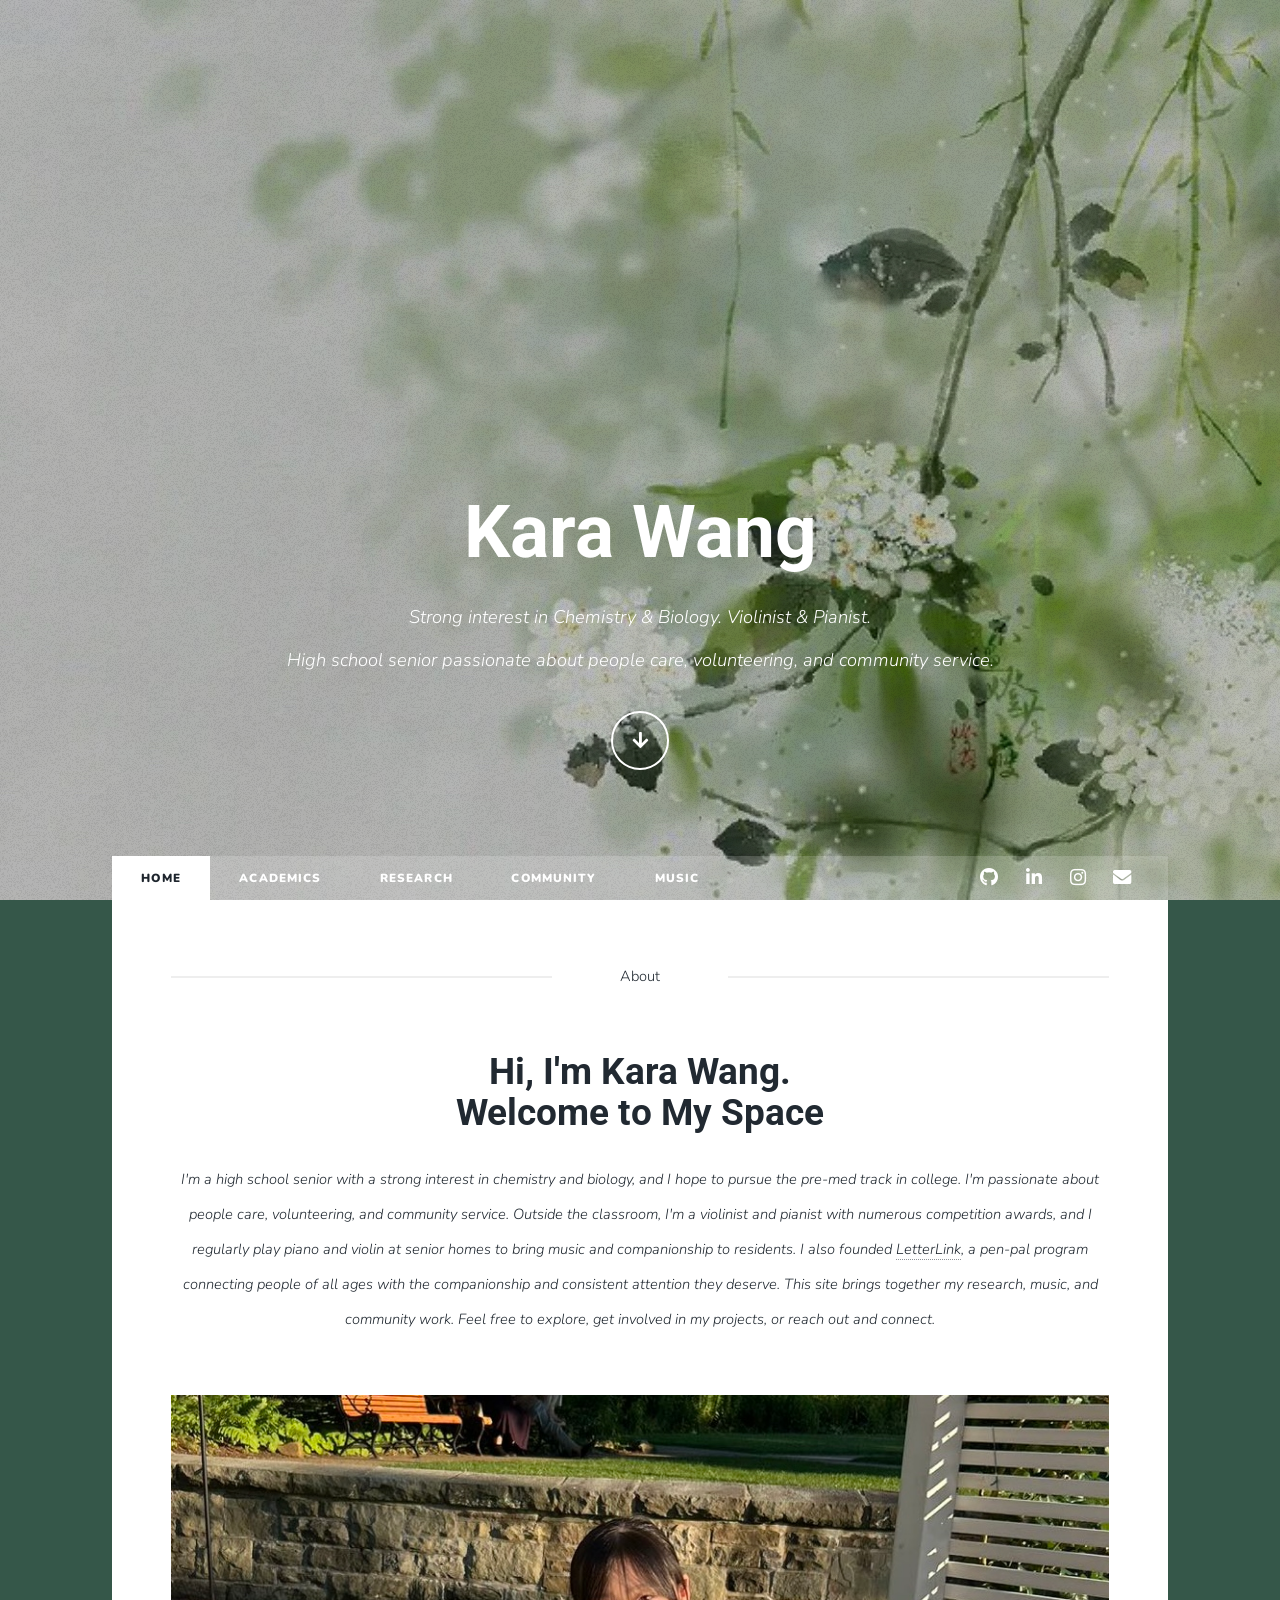
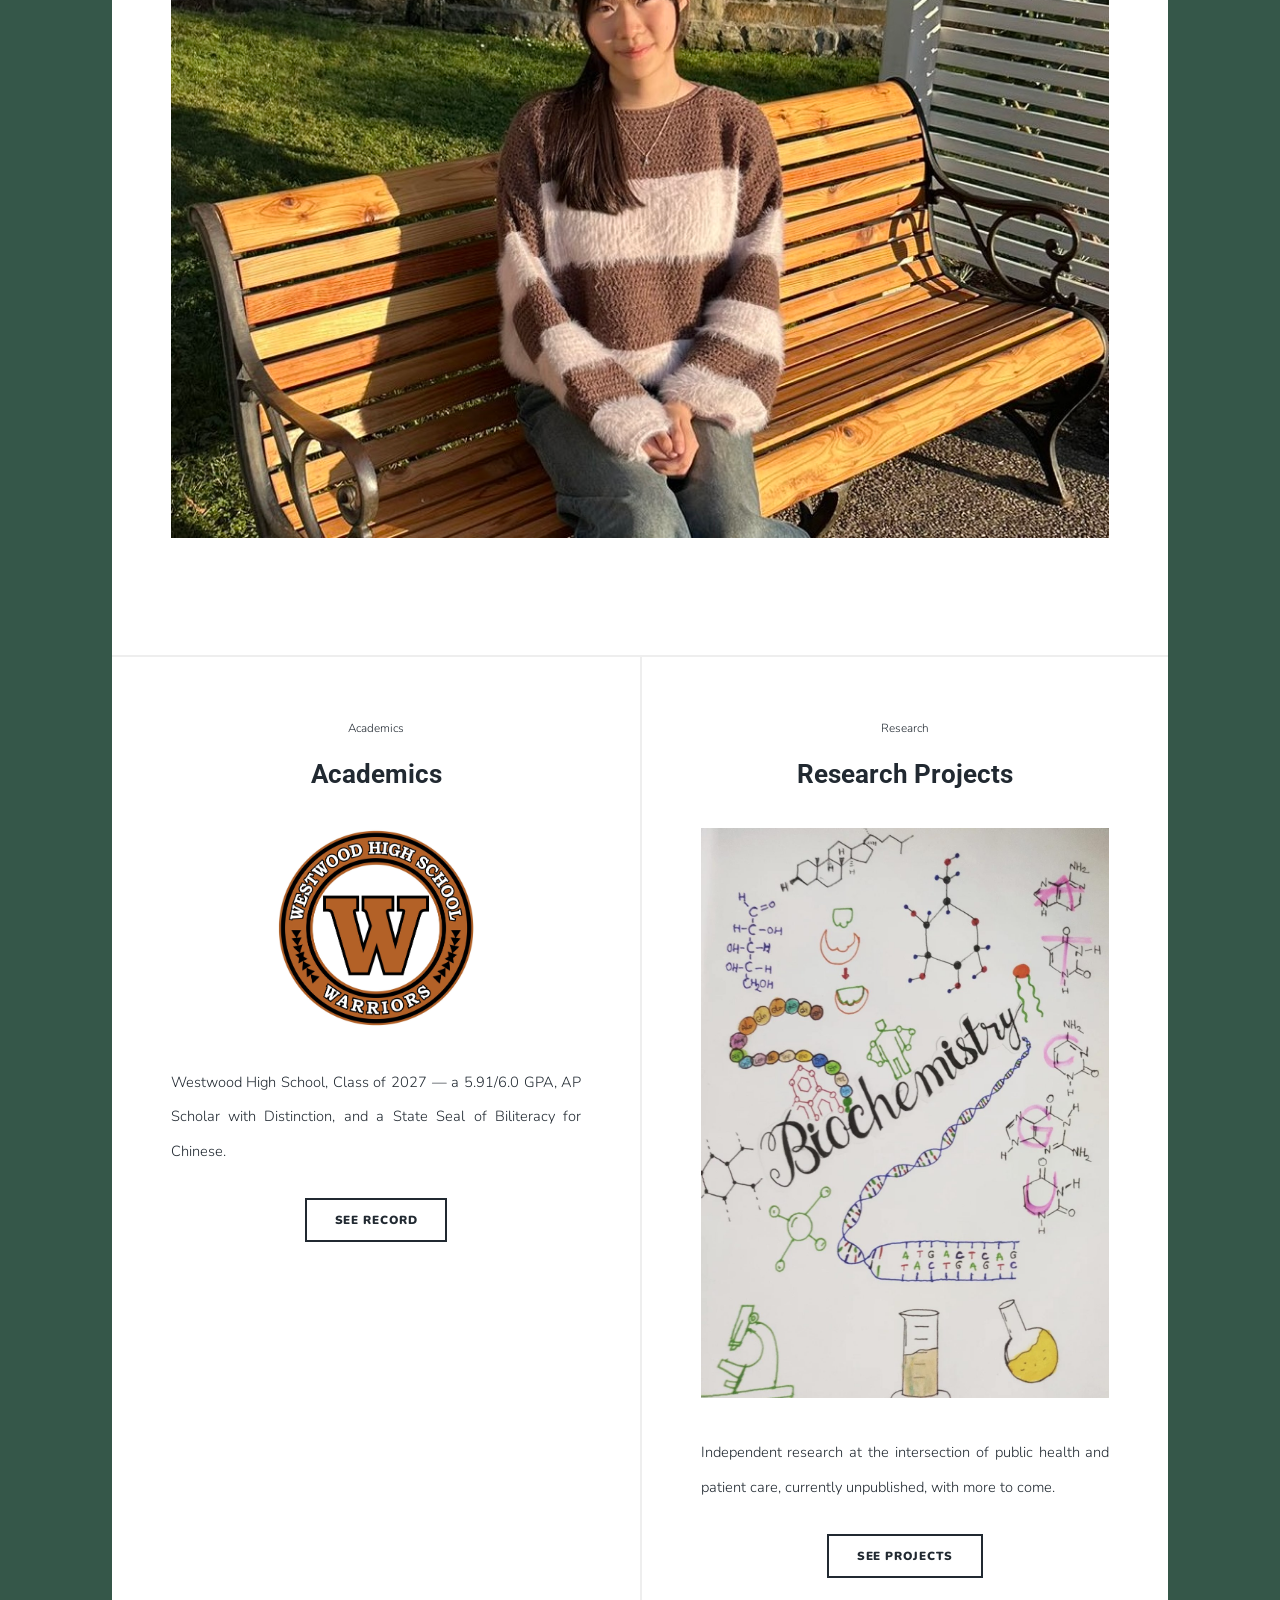
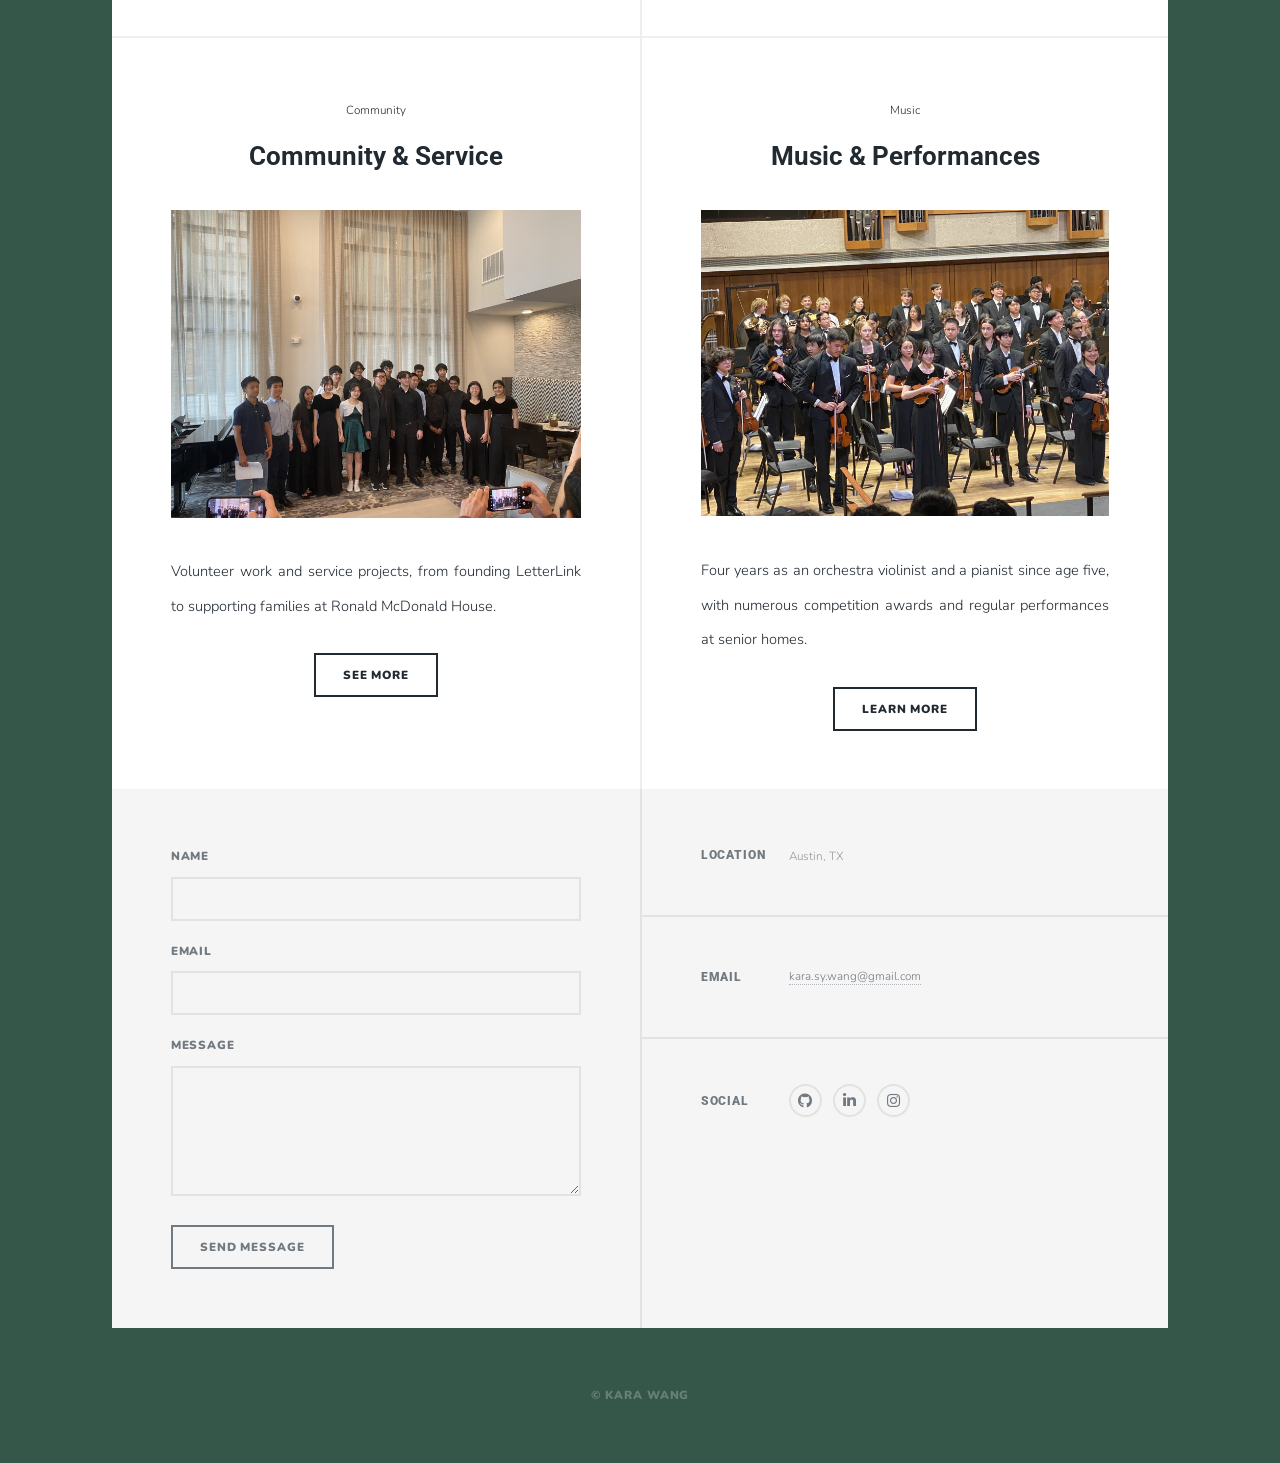
==== commit a34b0e71: "Update site" ====
--- a/index.html
+++ b/index.html
@@ -67,9 +67,8 @@
 									play piano and violin at senior homes to bring music and companionship to
 									residents. I also founded
 									<a href="https://letterlinkproject.org" target="_blank" rel="noopener">LetterLink</a>,
-									a nonprofit pen-pal program connecting people of all ages, including seniors,
-									patients, and people in recovery, with the companionship and consistent
-									attention they deserve. This site brings together my research, music, and
+									a pen-pal program connecting people of all ages with the companionship and
+									consistent attention they deserve. This site brings together my research, music, and
 									community work. Feel free to explore, get involved in my projects, or reach out
 									and connect.</p>
 								</header>
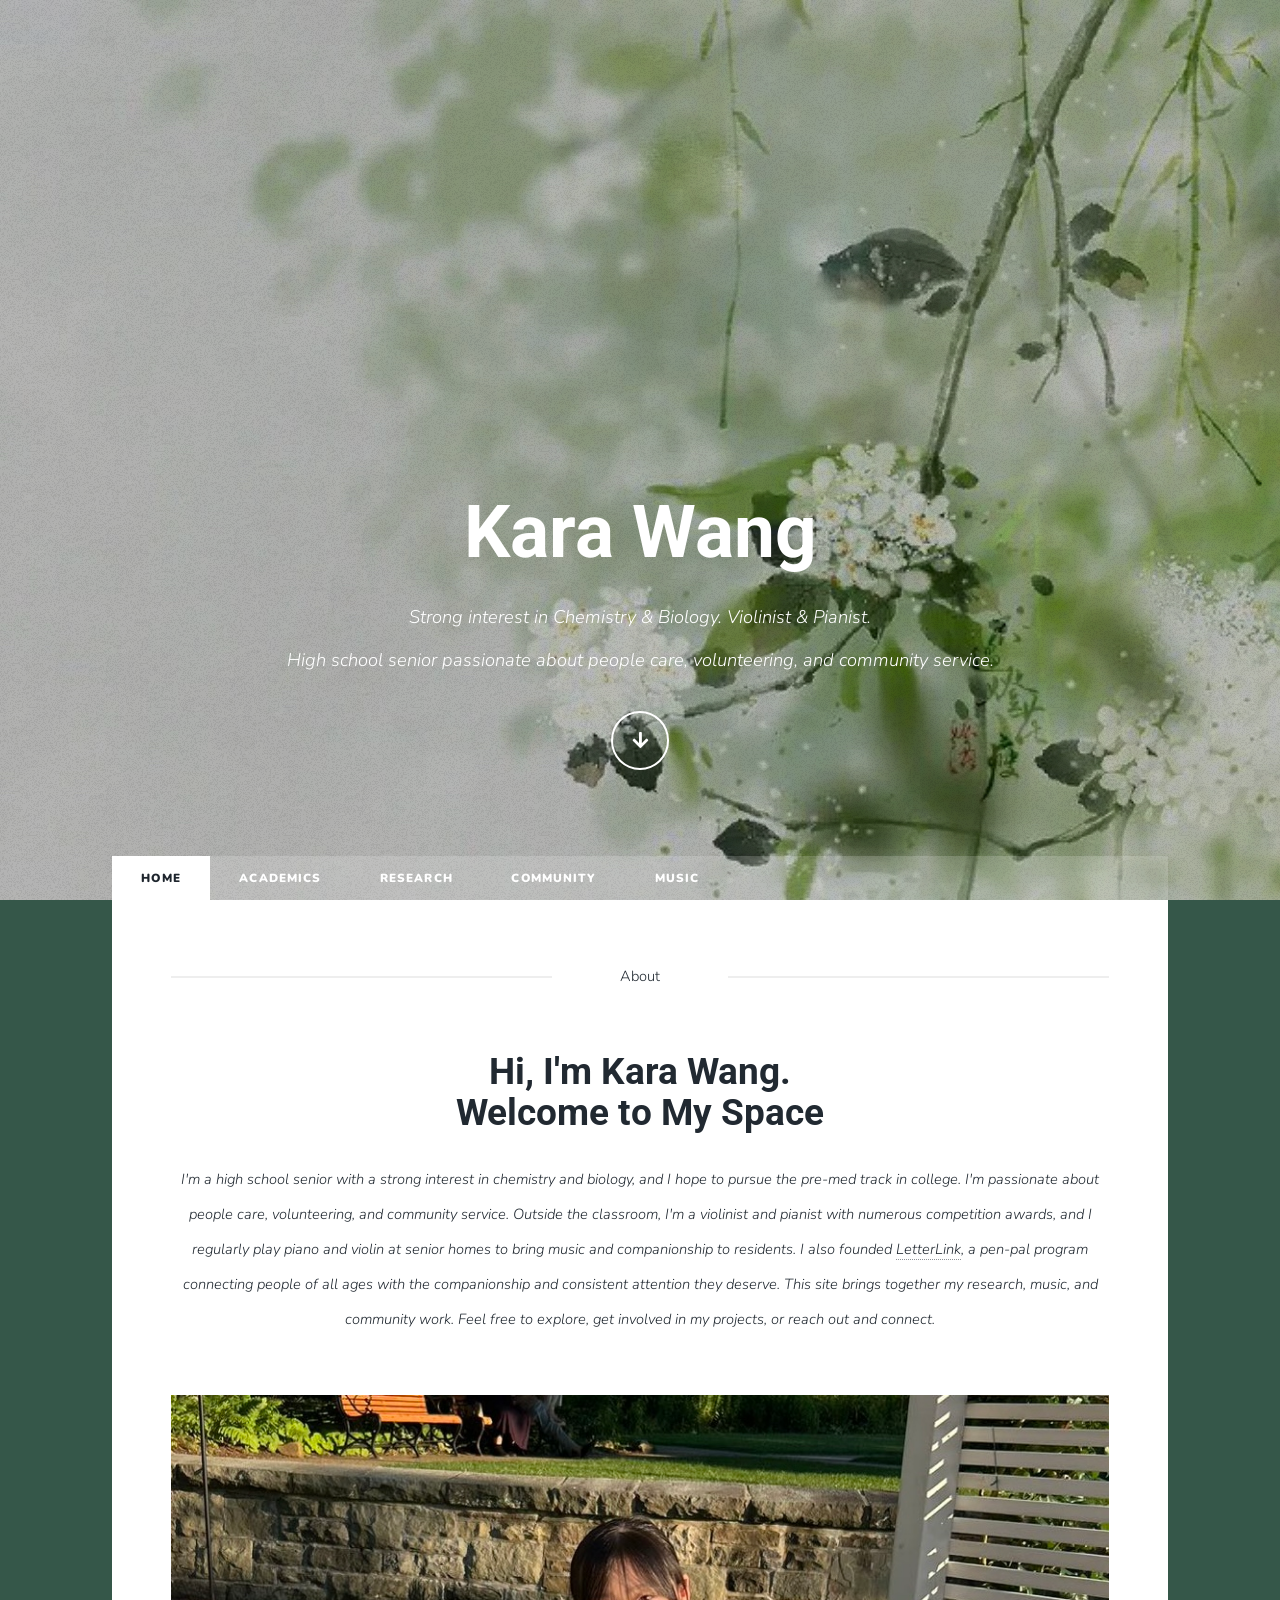
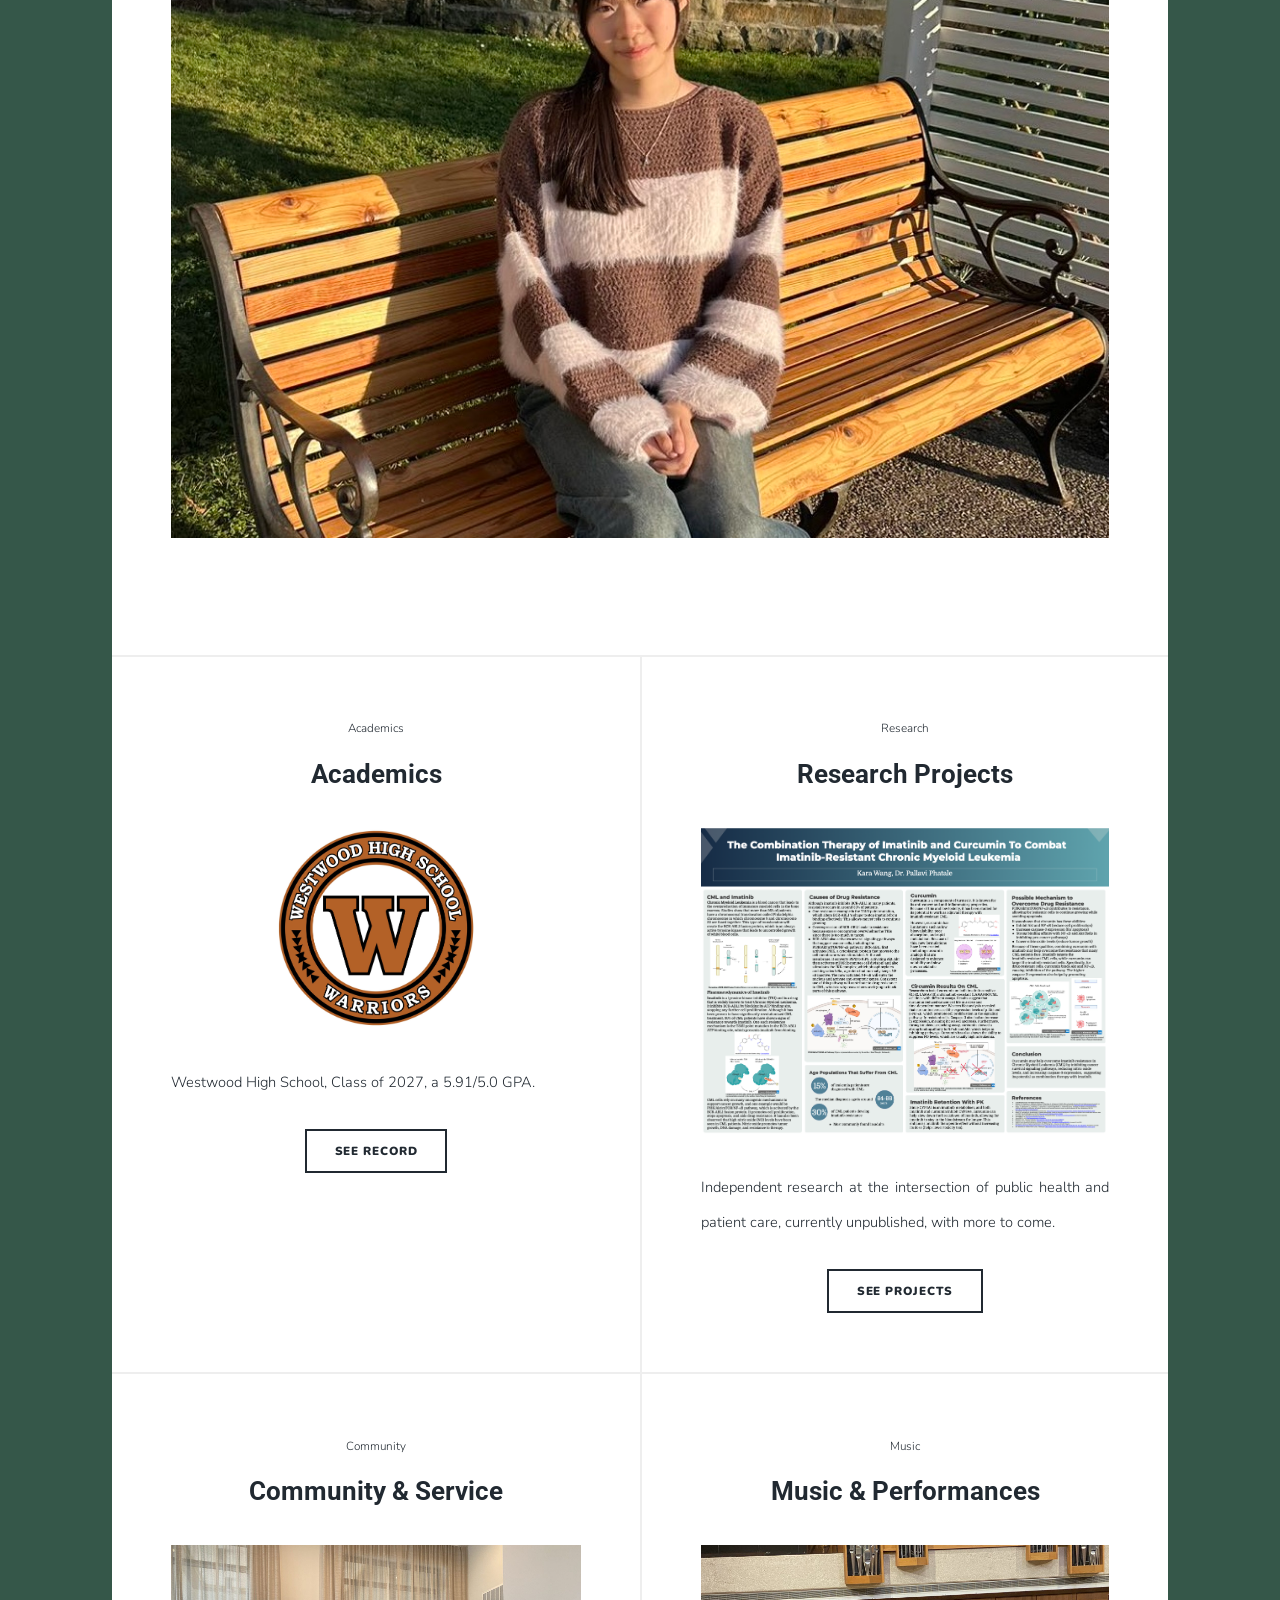
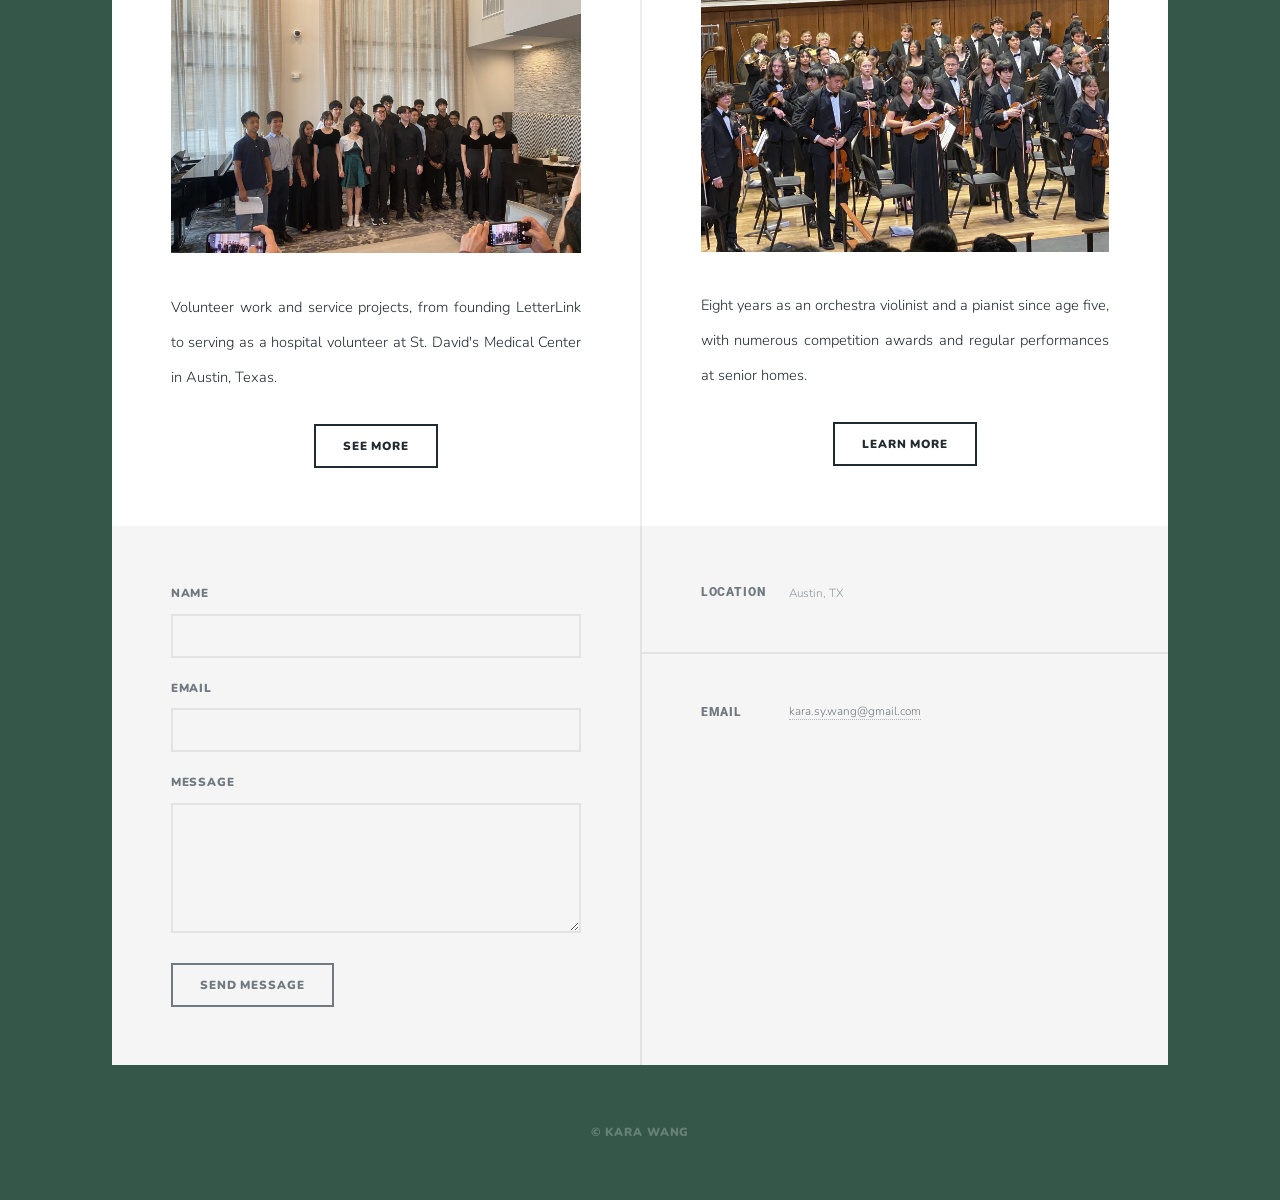
==== commit 65f136cb: "Update site" ====
--- a/index.html
+++ b/index.html
@@ -43,12 +43,6 @@
 							<li><a href="community.html">Community</a></li>
 							<li><a href="music.html">Music</a></li>
 						</ul>
-						<ul class="icons">
-							<li><a href="https://github.com/" class="icon brands fa-github"><span class="label">GitHub</span></a></li>
-							<li><a href="https://linkedin.com/" class="icon brands fa-linkedin-in"><span class="label">LinkedIn</span></a></li>
-							<li><a href="https://instagram.com/" class="icon brands fa-instagram"><span class="label">Instagram</span></a></li>
-							<li><a href="mailto:kara.sy.wang@gmail.com" class="icon solid fa-envelope"><span class="label">Email</span></a></li>
-						</ul>
 					</nav>
 
 				<!-- Main -->
@@ -83,7 +77,7 @@
 									<h2><a href="academics.html">Academics</a></h2>
 								</header>
 								<a href="academics.html" class="image fit" style="max-width: 200px; margin: 2.5rem auto;"><img src="images/westwood.jpg" alt="" /></a>
-								<p>Westwood High School, Class of 2027 &mdash; a 5.91/6.0 GPA, AP Scholar with Distinction, and a State Seal of Biliteracy for Chinese.</p>
+								<p>Westwood High School, Class of 2027, a 5.91/5.0 GPA.</p>
 								<ul class="actions special">
 									<li><a href="academics.html" class="button">See Record</a></li>
 								</ul>
@@ -93,7 +87,7 @@
 									<span class="date">Research</span>
 									<h2><a href="research.html">Research Projects</a></h2>
 								</header>
-								<a href="research.html" class="image fit"><img src="images/biochem.jpg" alt="" /></a>
+								<a href="research.html" class="image fit"><img src="images/cml-t.png" alt="" /></a>
 								<p>Independent research at the intersection of public health and patient care, currently unpublished, with more to come.</p>
 								<ul class="actions special">
 									<li><a href="research.html" class="button">See Projects</a></li>
@@ -105,7 +99,7 @@
 									<h2><a href="community.html">Community &amp; Service</a></h2>
 								</header>
 								<a href="community.html" class="image fit"><img src="images/community-5.jpg" alt="" /></a>
-								<p>Volunteer work and service projects, from founding LetterLink to supporting families at Ronald McDonald House.</p>
+								<p>Volunteer work and service projects, from founding LetterLink to serving as a hospital volunteer at St. David's Medical Center in Austin, Texas.</p>
 								<ul class="actions special">
 									<li><a href="community.html" class="button">See More</a></li>
 								</ul>
@@ -116,7 +110,7 @@
 									<h2><a href="music.html">Music &amp; Performances</a></h2>
 								</header>
 								<a href="music.html" class="image fit"><img src="images/ayo.jpg" alt="" /></a>
-								<p>Four years as an orchestra violinist and a pianist since age five, with numerous competition awards and regular performances at senior homes.</p>
+								<p>Eight years as an orchestra violinist and a pianist since age five, with numerous competition awards and regular performances at senior homes.</p>
 								<ul class="actions special">
 									<li><a href="music.html" class="button">Learn More</a></li>
 								</ul>
@@ -165,14 +159,6 @@
 								<h3>Email</h3>
 								<p><a href="mailto:kara.sy.wang@gmail.com">kara.sy.wang@gmail.com</a></p>
 							</section>
-							<section>
-								<h3>Social</h3>
-								<ul class="icons alt">
-									<li><a href="https://github.com/" class="icon brands alt fa-github"><span class="label">GitHub</span></a></li>
-									<li><a href="https://linkedin.com/" class="icon brands alt fa-linkedin-in"><span class="label">LinkedIn</span></a></li>
-									<li><a href="https://instagram.com/" class="icon brands alt fa-instagram"><span class="label">Instagram</span></a></li>
-								</ul>
-							</section>
 						</section>
 					</footer>
 
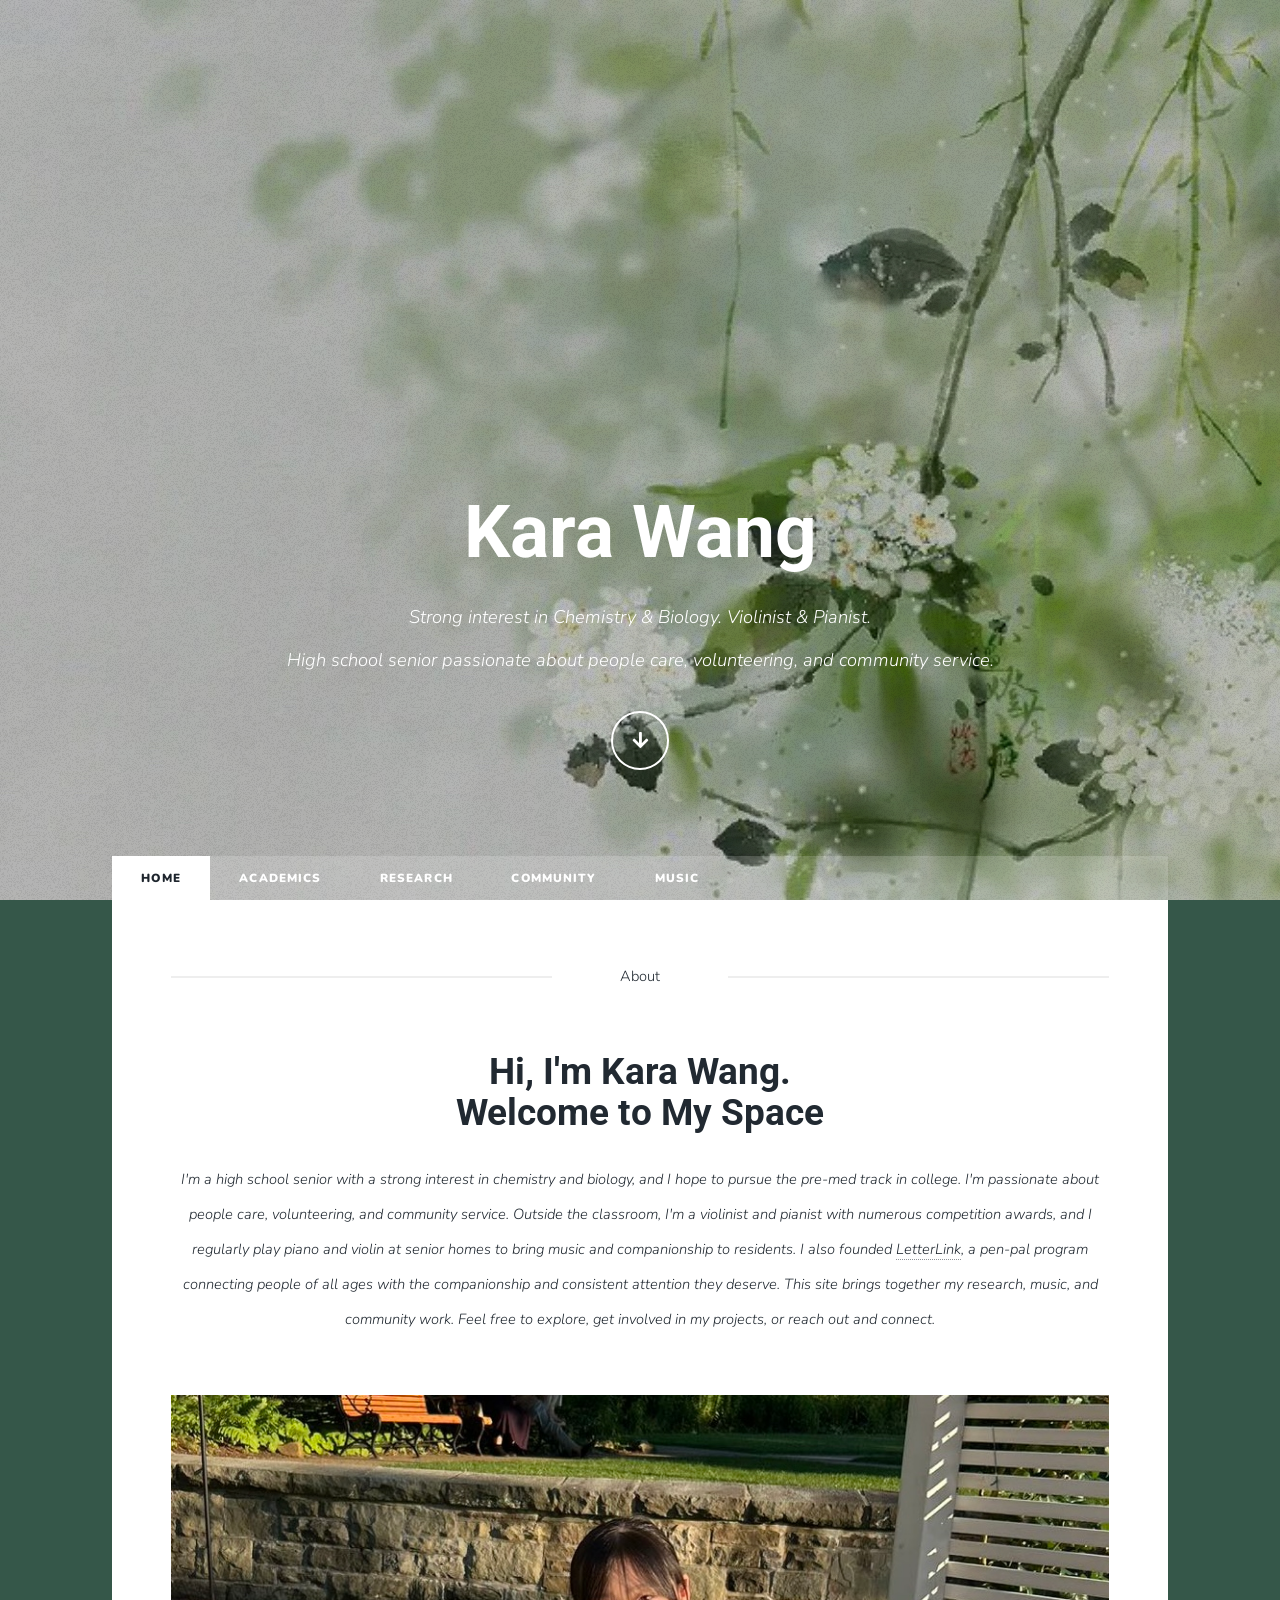
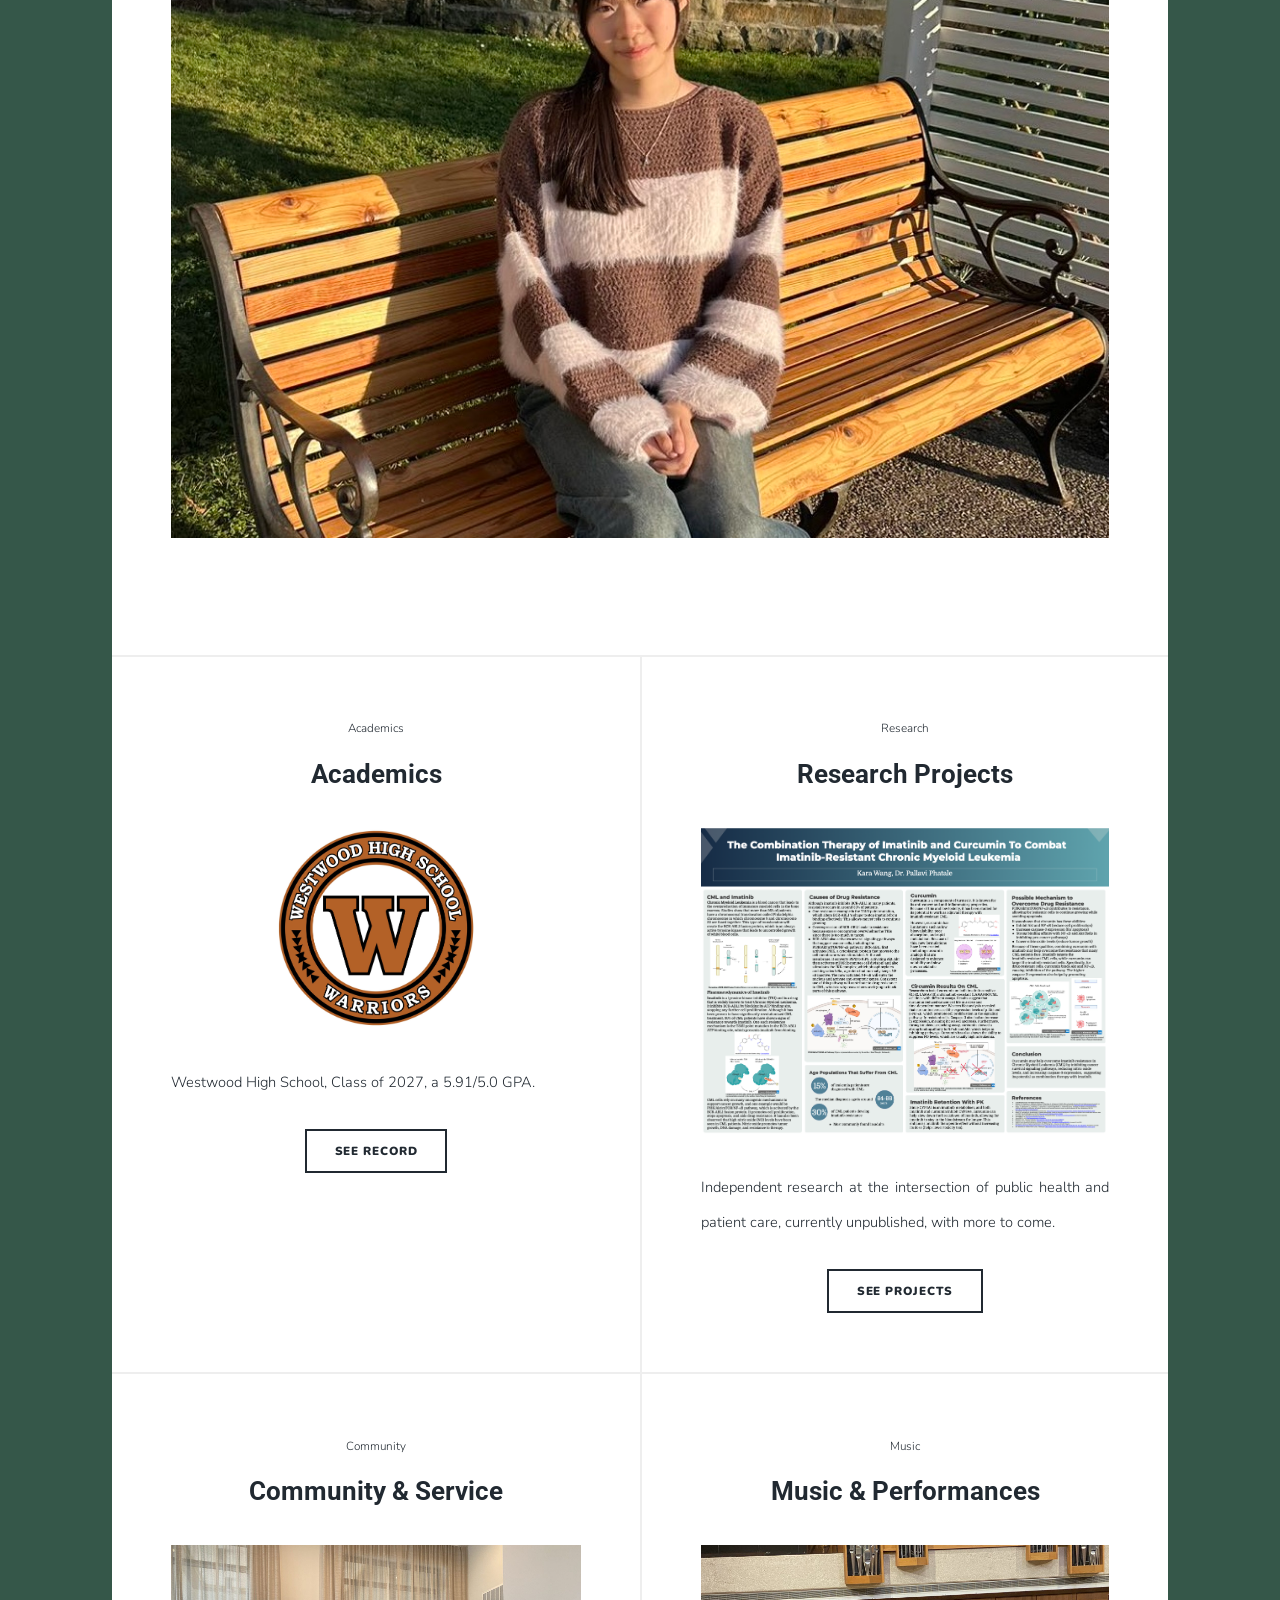
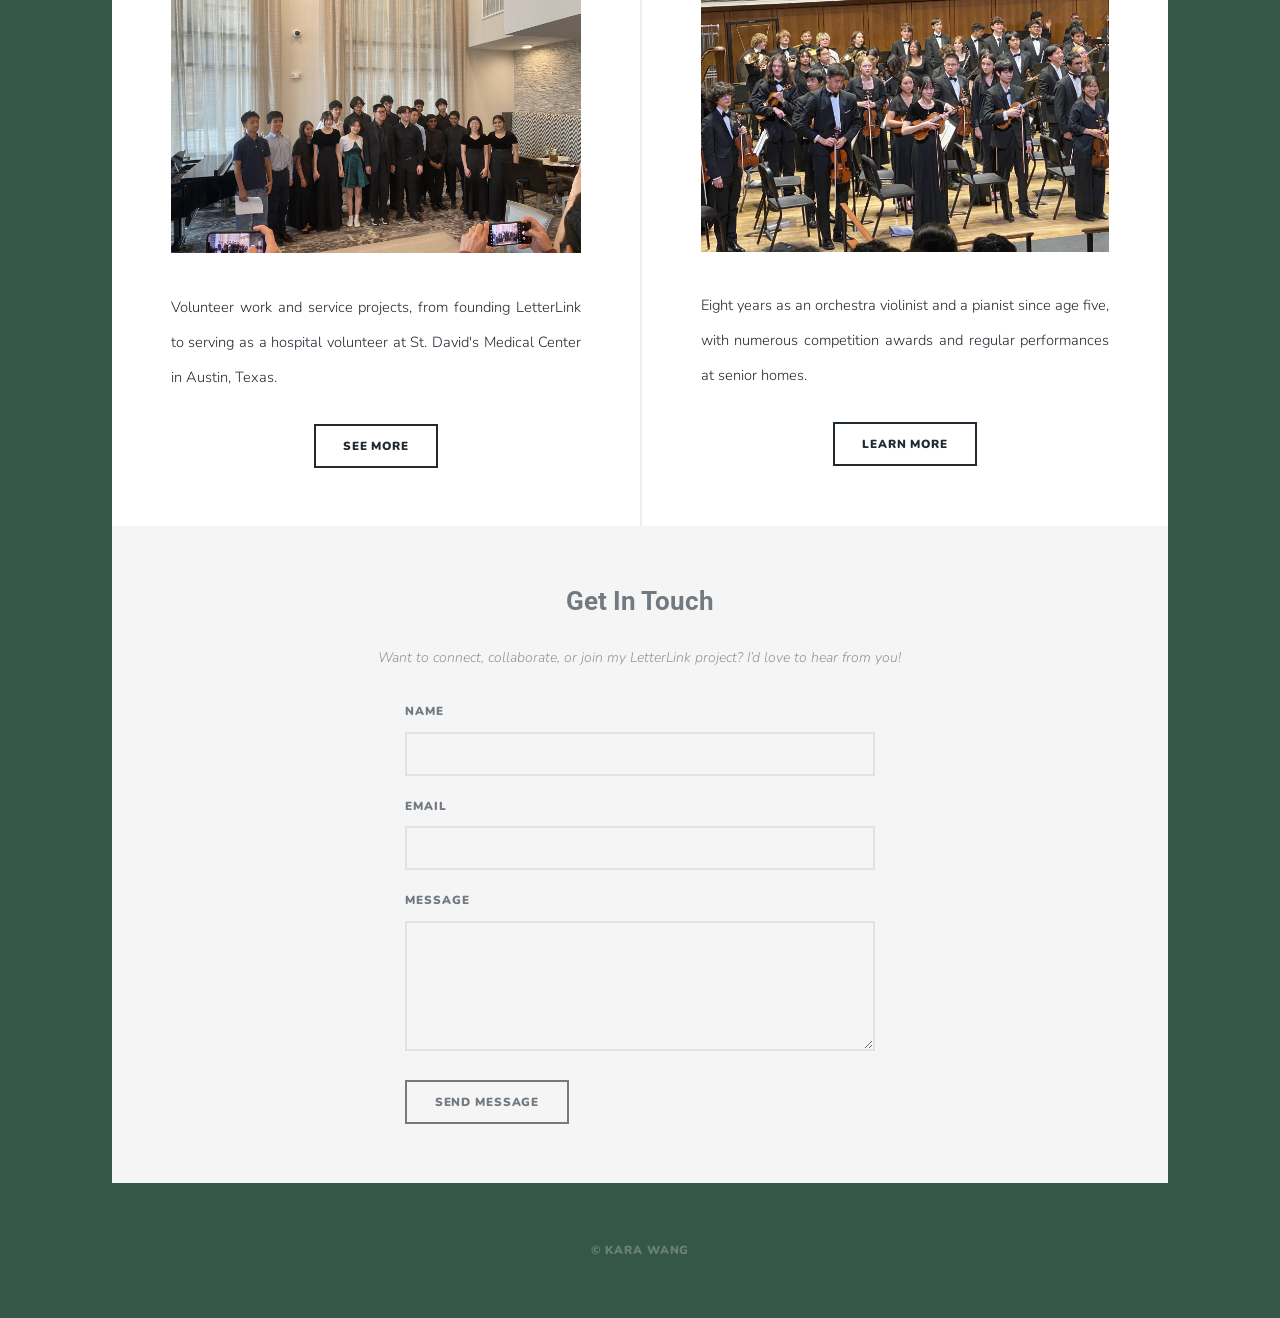
==== commit c5e0b75d: "Redesign footer contact section Co-authored-by: Copilot <223556219+Copilot@users.noreply.github.com>" ====
--- a/index.html
+++ b/index.html
@@ -122,6 +122,10 @@
 				<!-- Footer -->
 					<footer id="footer">
 						<section>
+							<header class="major">
+								<h2>Get In Touch</h2>
+								<p>Want to connect, collaborate, or join my LetterLink project? I&rsquo;d love to hear from you!</p>
+							</header>
 							<p id="contact-sent-notice" class="contact-sent-notice" style="display:none;">
 								Thanks for reaching out! Your message has been sent.
 							</p>
@@ -150,16 +154,6 @@
 								</ul>
 							</form>
 						</section>
-						<section class="split contact">
-							<section class="alt">
-								<h3>Location</h3>
-								<p>Austin, TX</p>
-							</section>
-							<section>
-								<h3>Email</h3>
-								<p><a href="mailto:kara.sy.wang@gmail.com">kara.sy.wang@gmail.com</a></p>
-							</section>
-						</section>
 					</footer>
 
 				<!-- Copyright -->
--- a/assets/css/main.css
+++ b/assets/css/main.css
@@ -4229,6 +4229,38 @@
 				border-left: 0;
 			}
 
+			#footer > section:only-child {
+				display: -moz-flex;
+				display: -webkit-flex;
+				display: -ms-flex;
+				display: flex;
+				-moz-flex-direction: column;
+				-webkit-flex-direction: column;
+				-ms-flex-direction: column;
+				flex-direction: column;
+				-moz-align-items: center;
+				-webkit-align-items: center;
+				-ms-align-items: center;
+				align-items: center;
+			}
+
+				#footer > section:only-child > header,
+				#footer > section:only-child > p,
+				#footer > section:only-child > form {
+					width: 100%;
+					max-width: 32rem;
+				}
+
+				#footer > section:only-child > header {
+					text-align: center;
+					margin: 0 0 2rem 0;
+					max-width: 44rem;
+				}
+
+					#footer > section:only-child > header p {
+						font-size: 0.95rem;
+					}
+
 			#footer > section.split {
 				display: -moz-flex;
 				display: -webkit-flex;
@@ -4238,6 +4270,10 @@
 				-webkit-flex-direction: column;
 				-ms-flex-direction: column;
 				flex-direction: column;
+				-moz-justify-content: center;
+				-webkit-justify-content: center;
+				-ms-justify-content: center;
+				justify-content: center;
 				padding: 0;
 			}
 
@@ -4264,7 +4300,7 @@
 					-webkit-align-items: center;
 					-ms-align-items: center;
 					align-items: center;
-					padding: 3.15rem 4rem;
+					padding: 1.4rem 4rem;
 				}
 
 					#footer > section.split.contact > section > * {
@@ -4295,11 +4331,11 @@
 					}
 
 					#footer > section.split.contact > section:first-child {
-						padding: 4rem 4rem 3rem 4rem;
+						padding: 1.4rem 4rem 0.7rem 4rem;
 					}
 
 					#footer > section.split.contact > section:last-child {
-						padding: 3rem 4rem 4rem 4rem;
+						padding: 0.7rem 4rem 1.4rem 4rem;
 					}
 
 					#footer > section.split.contact > section.alt {
@@ -4311,6 +4347,37 @@
 
 						#footer > section.split.contact > section.alt > :last-child {
 							margin-top: -0.325rem;
+						}
+
+					#footer > section.split.contact > section.message {
+						-moz-justify-content: center;
+						-webkit-justify-content: center;
+						-ms-justify-content: center;
+						justify-content: center;
+						text-align: center;
+						padding: 2rem 4rem;
+					}
+
+						#footer > section.split.contact > section.message > :first-child,
+						#footer > section.split.contact > section.message > :last-child {
+							width: auto;
+							-moz-flex-shrink: 1;
+							-webkit-flex-shrink: 1;
+							-ms-flex-shrink: 1;
+							flex-shrink: 1;
+							-moz-flex-grow: 1;
+							-webkit-flex-grow: 1;
+							-ms-flex-grow: 1;
+							flex-grow: 1;
+						}
+
+						#footer > section.split.contact > section.message p {
+							font-size: 1rem;
+							line-height: 1.8;
+						}
+
+						#footer > section.split.contact > section.message a {
+							font-weight: 600;
 						}
 
 		#footer form label,
